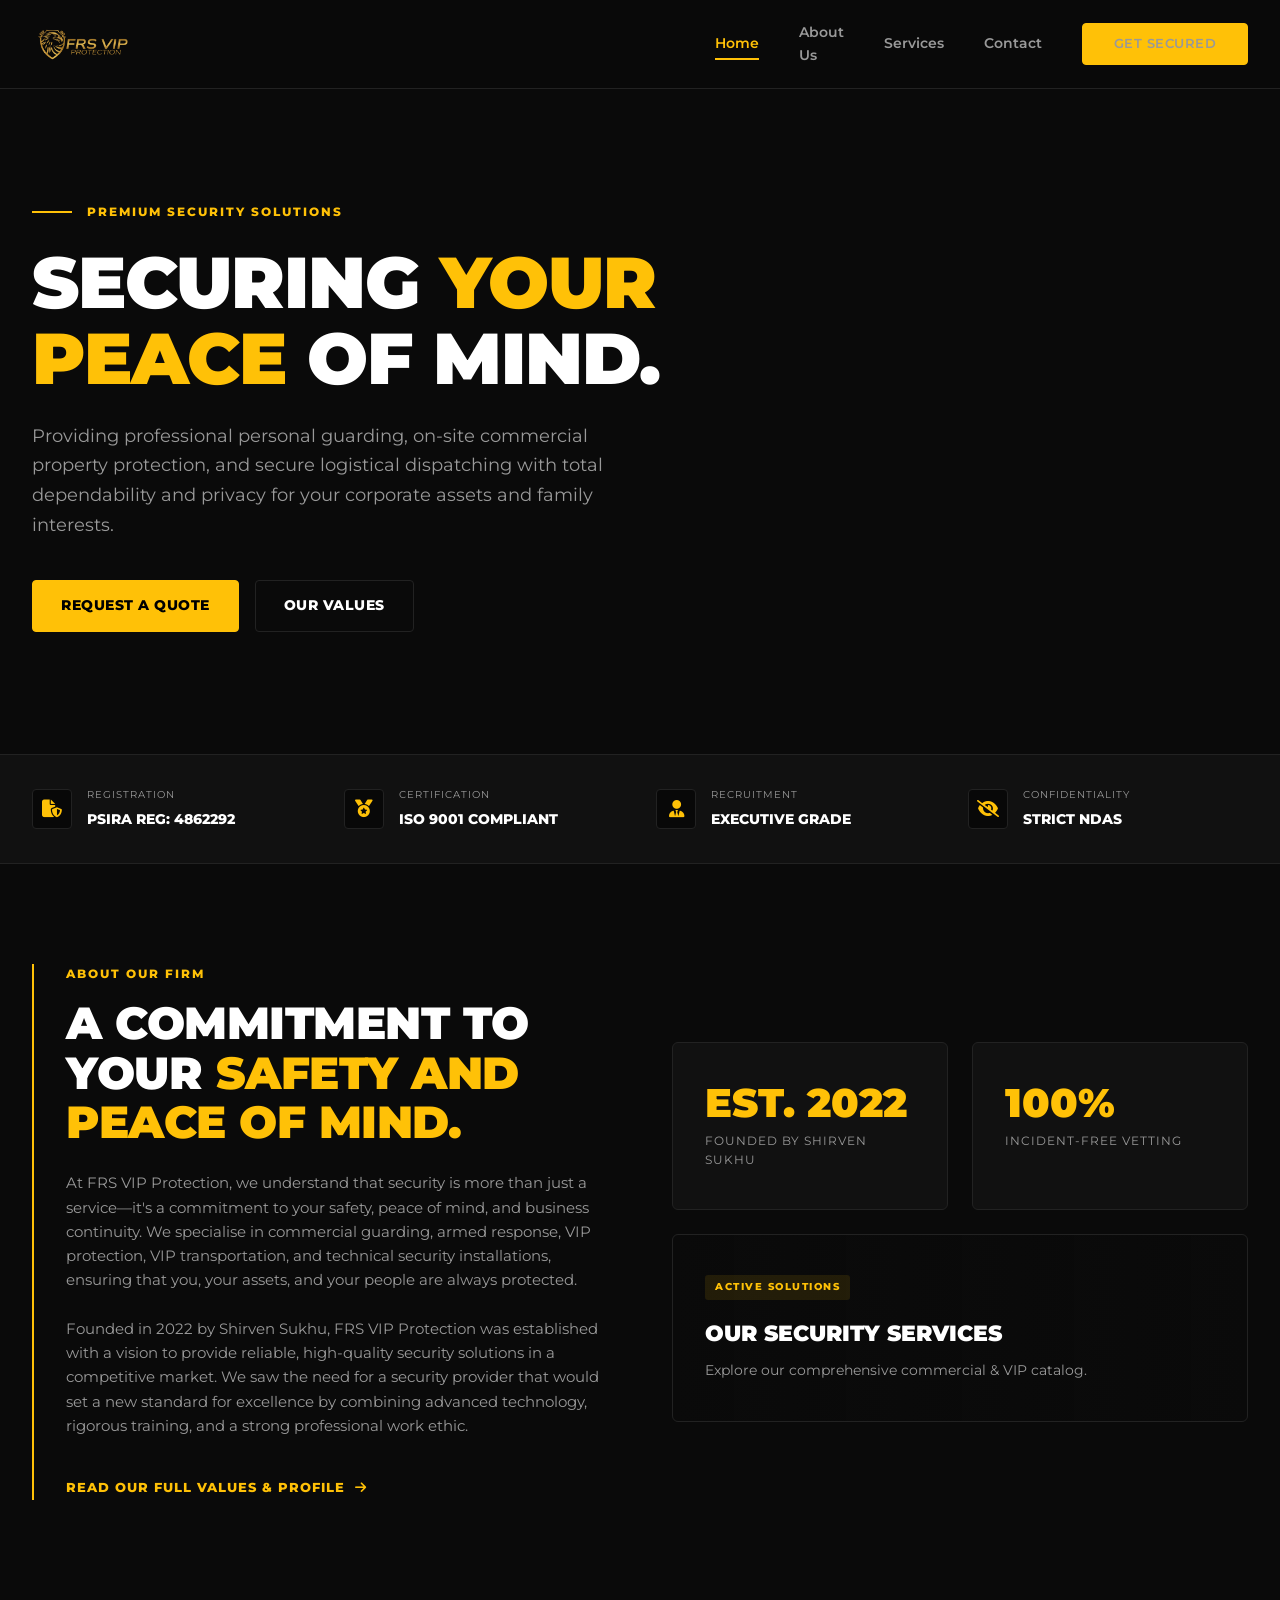
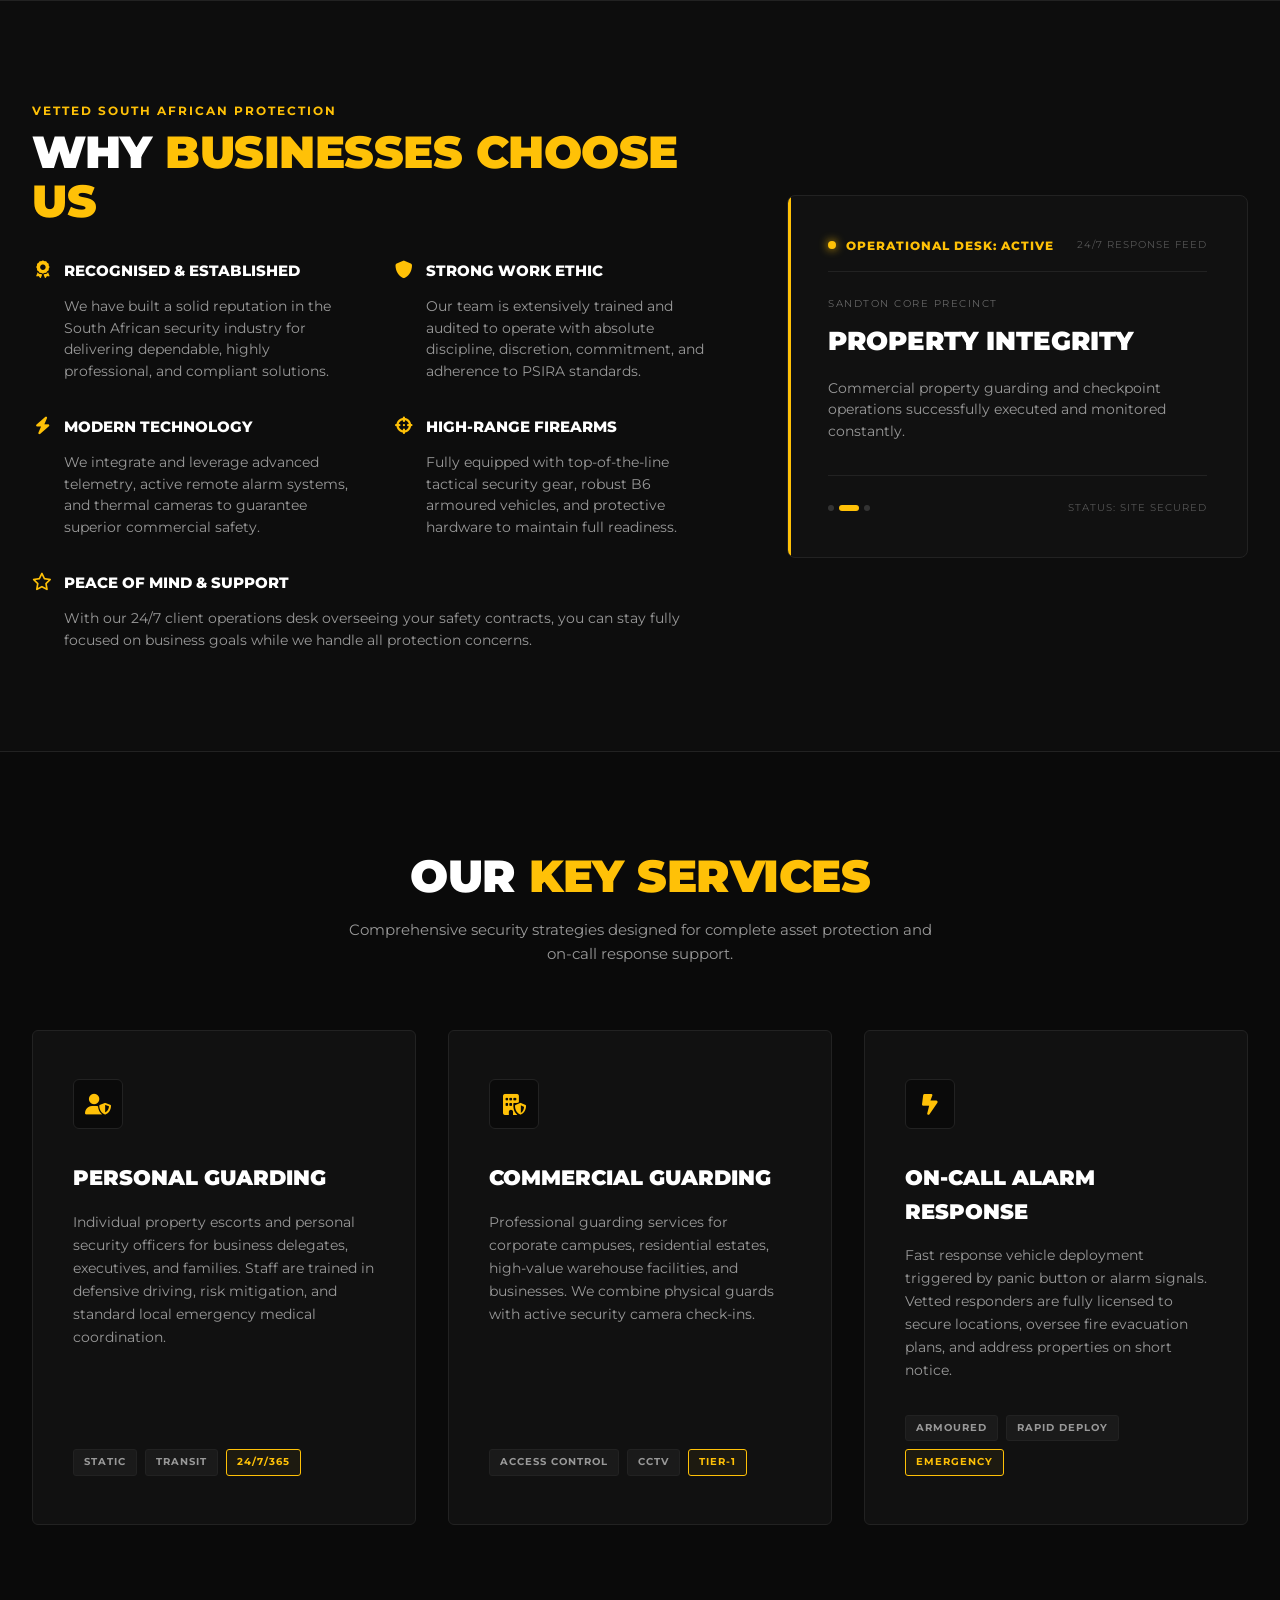
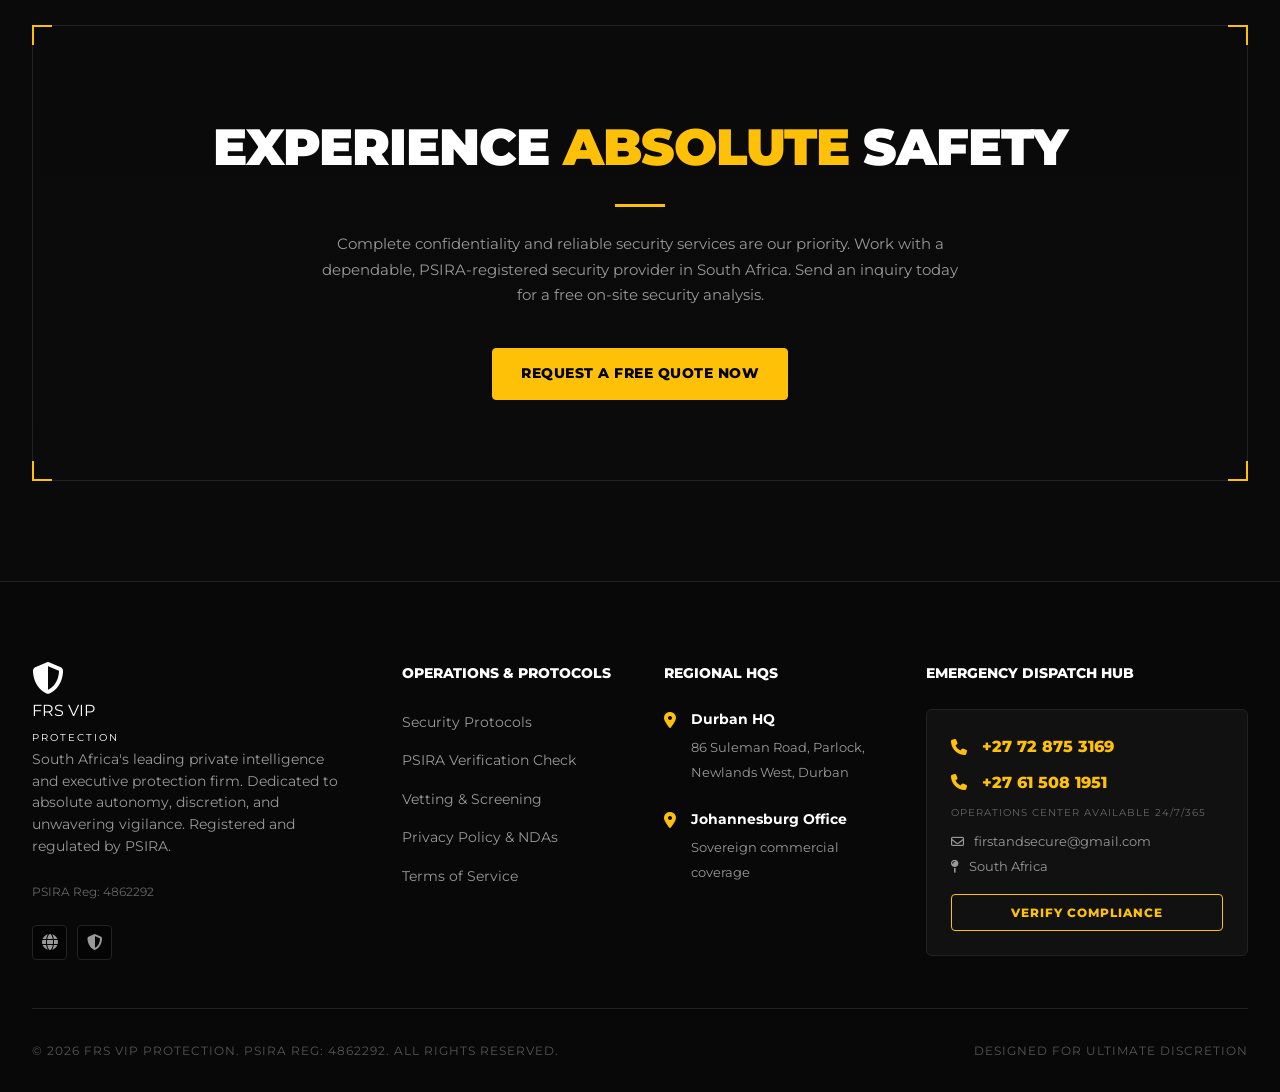
==== index.html @ 573d4464 "Add files via upload" ====
<!DOCTYPE html>
<html lang="en">
<head>
    <meta charset="UTF-8">
    <meta name="viewport" content="width=device-width, initial-scale=1.0">
    <title>FRS VIP Protection | Home</title>
    <link href="https://fonts.googleapis.com/css2?family=Montserrat:wght@400;500;600;700;800;900&display=swap" rel="stylesheet">
    <link rel="stylesheet" href="https://cdnjs.cloudflare.com/ajax/libs/font-awesome/6.4.0/css/all.min.css">
    
    <style>
        /* CSS Variables */
        :root {
            --bg-main: #0a0a0a;
            --bg-surface: #111111;
            --bg-card: #161616;
            --accent: #FFC107;
            --accent-hover: #e0a800;
            --text-light: #ffffff;
            --text-muted: #999999;
            --border-color: #222222;
            --transition: all 0.4s cubic-bezier(0.25, 0.8, 0.25, 1);
            --transition-fast: all 0.2s ease-in-out;
        }

        /* Reset & Base Styles */
        * { margin: 0; padding: 0; box-sizing: border-box; font-family: 'Montserrat', sans-serif; }
        html { scroll-behavior: smooth; overflow-x: hidden; }
        
        body {
            background-color: var(--bg-main);
            color: var(--text-light);
            line-height: 1.6;
            overflow-x: hidden;
            width: 100%;
        }

        a { text-decoration: none; color: inherit; }
        ul { list-style: none; }
        img { max-width: 100%; height: auto; display: block; object-fit: cover; }

        .container { width: 100%; max-width: 1400px; margin: 0 auto; padding: 0 2rem; }
        .text-accent { color: var(--accent); }
        .section-padding { padding: 100px 0; }

        /* Buttons */
        .btn {
            display: inline-flex; align-items: center; justify-content: center;
            background: var(--accent); color: #000;
            padding: 14px 28px; font-weight: 800; font-size: 0.85rem;
            text-transform: uppercase; letter-spacing: 0.5px;
            border-radius: 4px; border: 1px solid var(--accent);
            cursor: pointer; transition: var(--transition-fast);
            position: relative; z-index: 1; text-align: center;
        }
        .btn:hover { background: var(--accent-hover); border-color: var(--accent-hover); transform: translateY(-2px); box-shadow: 0 5px 15px rgba(255, 193, 7, 0.3); }
        
        .btn-outline {
            background: transparent; color: var(--text-light);
            border: 1px solid var(--border-color);
        }
        .btn-outline:hover { background: rgba(255, 255, 255, 0.05); border-color: var(--text-light); color: var(--text-light); transform: translateY(-2px); box-shadow: none; }

        /* Small Tags */
        .tag-small {
            display: inline-block; background: #1a1a1a; border: 1px solid var(--border-color);
            color: var(--text-muted); padding: 4px 10px; font-size: 0.65rem;
            font-weight: 700; letter-spacing: 1px; text-transform: uppercase;
            border-radius: 3px; transition: var(--transition-fast);
        }

        /* Section Titles */
        .section-subtitle {
            color: var(--accent); font-size: 0.75rem; font-weight: 700;
            text-transform: uppercase; letter-spacing: 2px;
            display: flex; align-items: center; gap: 15px; margin-bottom: 1rem;
        }
        .section-title { font-size: 2.8rem; font-weight: 900; text-transform: uppercase; margin-bottom: 2rem; line-height: 1.1; letter-spacing: -0.5px; }

        /* Header */
        header {
            position: fixed; top: 0; width: 100%;
            background: rgba(10, 10, 10, 0.95); backdrop-filter: blur(10px);
            border-bottom: 1px solid var(--border-color);
            z-index: 1000; padding: 1rem 0; transition: var(--transition);
        }
        nav { display: flex; justify-content: space-between; align-items: center; }
        .logo { display: flex; align-items: center; gap: 10px; color: var(--accent); }
        .logo img { display: block; width: 100px; max-width: 100px; height: auto; }
        .logo-icon { font-size: 2rem; }
        
        .nav-links { display: flex; gap: 2.5rem; align-items: center; }
        .nav-links a { font-size: 0.9rem; font-weight: 600; color: var(--text-muted); transition: var(--transition-fast); position: relative; }
        .nav-links a:hover { color: var(--text-light); }
        .nav-links a::after { content: ''; position: absolute; width: 0%; height: 2px; bottom: -5px; left: 0; background-color: var(--accent); transition: var(--transition-fast); }
        .nav-links a:hover::after, .nav-links a.active::after { width: 100%; }
        .nav-links a.active { color: var(--accent); }
        .menu-toggle { display: none; font-size: 1.5rem; cursor: pointer; }

        /* Hero Section */
        .hero {
            margin-top: 80px; height: 75vh; min-height: 550px;
            background: linear-gradient(90deg, rgba(10,10,10,0.95) 0%, rgba(10,10,10,0.8) 50%, rgba(10,10,10,0.4) 100%), 
                        url('https://images.unsplash.com/photo-1557597774-9d273605dfa9?q=80&w=2000&auto=format&fit=crop') center/cover no-repeat;
            display: flex; align-items: center;
            border-bottom: 1px solid var(--border-color);
        }
        .hero-content { max-width: 700px; width: 100%; }
        .hero-subtitle { color: var(--accent); font-weight: 800; font-size: 0.75rem; text-transform: uppercase; letter-spacing: 2px; display: flex; align-items: center; gap: 15px; margin-bottom: 1.5rem; }
        .hero-subtitle::before { content: ''; width: 40px; height: 2px; background: var(--accent); }
        .hero h1 { font-size: 4.5rem; font-weight: 900; text-transform: uppercase; margin-bottom: 1.5rem; line-height: 1.05; letter-spacing: -1px; }
        .hero p { color: var(--text-muted); font-size: 1.1rem; margin-bottom: 2.5rem; max-width: 600px; line-height: 1.7; }
        .hero-btns { display: flex; gap: 1rem; flex-wrap: wrap; }

        /* Trust Bar */
        .trust-bar { background: var(--bg-surface); border-bottom: 1px solid var(--border-color); padding: 2rem 0; }
        .trust-grid { display: grid; grid-template-columns: repeat(4, 1fr); gap: 2rem; }
        .trust-item { display: flex; align-items: center; gap: 15px; }
        .trust-icon { min-width: 40px; width: 40px; height: 40px; background: rgba(0,0,0,0.5); border: 1px solid var(--border-color); color: var(--accent); display: flex; align-items: center; justify-content: center; border-radius: 4px; font-size: 1.1rem; }
        .trust-text span { display: block; font-size: 0.65rem; color: var(--text-muted); text-transform: uppercase; letter-spacing: 1px; margin-bottom: 2px; }
        .trust-text strong { font-size: 0.9rem; font-weight: 800; text-transform: uppercase; }

        /* About Firm Section */
        .about-grid { display: grid; grid-template-columns: 1fr 1fr; gap: 4rem; align-items: center; }
        .about-text-content { border-left: 2px solid var(--accent); padding-left: 2rem; }
        .about-text-content p { color: var(--text-muted); margin-bottom: 1.5rem; font-size: 0.95rem; }
        .about-link { color: var(--accent); font-size: 0.8rem; font-weight: 800; text-transform: uppercase; letter-spacing: 1px; display: inline-flex; align-items: center; gap: 10px; transition: var(--transition-fast); }
        .about-link:hover { color: var(--text-light); transform: translateX(5px); }
        
        .about-stats-grid { display: grid; grid-template-columns: 1fr 1fr; gap: 1.5rem; }
        .stat-card { background: var(--bg-surface); border: 1px solid var(--border-color); border-radius: 6px; padding: 2.5rem 2rem; transition: var(--transition); }
        .stat-card:hover { border-color: rgba(255,193,7,0.3); transform: translateY(-5px); }
        .stat-card h3 { font-size: 2.5rem; font-weight: 900; color: var(--accent); margin-bottom: 0.5rem; line-height: 1; }
        .stat-card p { font-size: 0.75rem; color: var(--text-muted); text-transform: uppercase; letter-spacing: 1px; }
        .stat-card-wide { grid-column: span 2; background: linear-gradient(to right, rgba(10,10,10,0.9), rgba(10,10,10,0.4)), url('https://images.unsplash.com/photo-1560250097-0b93528c311a?q=80&w=1000&auto=format&fit=crop') center/cover; padding: 2.5rem 2rem; display: flex; flex-direction: column; justify-content: center; border: 1px solid var(--border-color); border-radius: 6px; }
        .stat-card-wide span { color: var(--accent); font-size: 0.65rem; font-weight: 800; text-transform: uppercase; letter-spacing: 1.5px; background: rgba(255,193,7,0.1); padding: 4px 10px; border-radius: 3px; align-self: flex-start; margin-bottom: 1rem; }
        .stat-card-wide h4 { font-size: 1.4rem; font-weight: 900; text-transform: uppercase; margin-bottom: 0.5rem; }
        .stat-card-wide p { font-size: 0.85rem; color: var(--text-muted); }

        /* Why Businesses Choose Us */
        .choose-bg { background: #0d0d0d; border-top: 1px solid var(--border-color); border-bottom: 1px solid var(--border-color); }
        .choose-grid { display: grid; grid-template-columns: 1.2fr 0.8fr; gap: 4rem; align-items: center; }
        
        .reasons-list { display: grid; grid-template-columns: 1fr 1fr; gap: 2rem; }
        .reason-item h4 { font-size: 0.95rem; font-weight: 800; text-transform: uppercase; margin-bottom: 0.8rem; display: flex; align-items: flex-start; gap: 12px; }
        .reason-item h4 i { color: var(--accent); font-size: 1.1rem; min-width: 20px; text-align: center; margin-top: 2px; }
        .reason-item p { color: var(--text-muted); font-size: 0.85rem; line-height: 1.6; padding-left: 32px; }

        .ops-widget { background: var(--bg-surface); border: 1px solid var(--border-color); border-radius: 8px; padding: 2.5rem; position: relative; overflow: hidden; width: 100%; }
        .ops-widget::before { content: ''; position: absolute; top: 0; left: 0; width: 3px; height: 100%; background: var(--accent); }
        .widget-header { display: flex; justify-content: space-between; align-items: center; border-bottom: 1px solid var(--border-color); padding-bottom: 1rem; margin-bottom: 1.5rem; flex-wrap: wrap; gap: 10px;}
        .widget-header-left { display: flex; align-items: center; gap: 10px; font-size: 0.75rem; font-weight: 800; color: var(--accent); text-transform: uppercase; letter-spacing: 1px; }
        .pulse-dot { width: 8px; height: 8px; background: var(--accent); border-radius: 50%; box-shadow: 0 0 10px var(--accent); animation: pulse 2s infinite; }
        @keyframes pulse { 0% { box-shadow: 0 0 0 0 rgba(255, 193, 7, 0.4); } 70% { box-shadow: 0 0 0 6px rgba(255, 193, 7, 0); } 100% { box-shadow: 0 0 0 0 rgba(255, 193, 7, 0); } }
        .widget-header-right { font-size: 0.65rem; color: #555; text-transform: uppercase; letter-spacing: 1px; }
        .widget-tag { font-size: 0.65rem; color: #666; text-transform: uppercase; letter-spacing: 1.5px; margin-bottom: 0.5rem; display: block; }
        .ops-widget h3 { font-size: 1.6rem; font-weight: 900; text-transform: uppercase; margin-bottom: 1rem; }
        .ops-widget p { color: var(--text-muted); font-size: 0.85rem; margin-bottom: 2rem; }
        .widget-footer { display: flex; justify-content: space-between; align-items: center; border-top: 1px solid var(--border-color); padding-top: 1.5rem; flex-wrap: wrap; gap: 10px;}
        .dots-loader { display: flex; gap: 5px; }
        .dots-loader div { width: 6px; height: 6px; border-radius: 50%; background: #333; }
        .dots-loader div.active { background: var(--accent); }
        .widget-status { font-size: 0.65rem; color: #555; text-transform: uppercase; letter-spacing: 1px; }

        /* Key Services */
        .services-header { text-align: center; margin-bottom: 4rem; }
        .services-header p { color: var(--text-muted); max-width: 600px; margin: 1rem auto 0; font-size: 0.95rem; }
        .service-cards-grid { display: grid; grid-template-columns: repeat(3, 1fr); gap: 2rem; }
        .s-card { background: var(--bg-surface); border: 1px solid var(--border-color); border-radius: 6px; padding: 3rem 2.5rem; display: flex; flex-direction: column; transition: var(--transition); height: 100%; }
        .s-card:hover { border-color: rgba(255,193,7,0.3); transform: translateY(-8px); box-shadow: 0 15px 30px rgba(0,0,0,0.4); background: #1c1c1c; }
        .s-icon { width: 50px; height: 50px; background: rgba(0,0,0,0.4); border: 1px solid var(--border-color); color: var(--accent); display: flex; align-items: center; justify-content: center; border-radius: 6px; font-size: 1.3rem; margin-bottom: 2rem; transition: var(--transition); }
        .s-card:hover .s-icon { border-color: var(--accent); background: rgba(255,193,7,0.1); }
        .s-card h3 { font-size: 1.3rem; font-weight: 900; text-transform: uppercase; margin-bottom: 1rem; }
        .s-card p { color: var(--text-muted); font-size: 0.85rem; margin-bottom: 2rem; flex-grow: 1; line-height: 1.7; }
        .s-tags { display: flex; gap: 8px; flex-wrap: wrap; }
        .s-tags .tag-small.active { border-color: var(--accent); color: var(--accent); background: rgba(255,193,7,0.05); }

        /* Corner Bracket CTA */
        .cta-container {
            border: 1px solid var(--border-color); padding: 5rem 2rem; text-align: center;
            position: relative; background: linear-gradient(rgba(10,10,10,0.9), rgba(10,10,10,0.95)), url('https://images.unsplash.com/photo-1582139329536-e7284fece509?q=80&w=1000&auto=format&fit=crop') center/cover;
            border-radius: 4px; transition: var(--transition); width: 100%;
        }
        .cta-container:hover { border-color: rgba(255,193,7,0.2); }
        .corner { position: absolute; width: 20px; height: 20px; border-color: var(--accent); border-style: solid; }
        .tl { top: -1px; left: -1px; border-width: 2px 0 0 2px; }
        .tr { top: -1px; right: -1px; border-width: 2px 2px 0 0; }
        .bl { bottom: -1px; left: -1px; border-width: 0 0 2px 2px; }
        .br { bottom: -1px; right: -1px; border-width: 0 2px 2px 0; }
        .cta-container h2 { font-size: 3.2rem; font-weight: 900; text-transform: uppercase; margin-bottom: 1rem; letter-spacing: -1px; }
        .cta-container p { color: var(--text-muted); max-width: 650px; margin: 0 auto 2.5rem; font-size: 0.95rem; line-height: 1.7; }

        /* Footer */
        footer { background: #080808; padding: 5rem 0 2rem; border-top: 1px solid var(--border-color); }
        .footer-grid { display: grid; grid-template-columns: 1.5fr 1fr 1fr 1.5fr; gap: 3rem; margin-bottom: 3rem; }
        .footer-col p { color: var(--text-muted); font-size: 0.85rem; margin-bottom: 1.5rem; }
        .footer-col h5 { font-size: 0.9rem; font-weight: 800; text-transform: uppercase; margin-bottom: 1.5rem; }
        .footer-links li { margin-bottom: 0.8rem; }
        .footer-links a { color: var(--text-muted); font-size: 0.85rem; transition: var(--transition-fast); display: inline-block; }
        .footer-links a:hover { color: var(--accent); transform: translateX(5px); }
        
        .location-item { display: flex; gap: 15px; margin-bottom: 1.5rem; }
        .location-item i { color: var(--accent); margin-top: 3px; }
        .loc-text strong { display: block; font-size: 0.85rem; margin-bottom: 3px; }
        .loc-text span { color: var(--text-muted); font-size: 0.8rem; }

        .dispatch-box { background: var(--bg-surface); border: 1px solid var(--border-color); padding: 1.5rem; border-radius: 6px; }
        .phone-line { display: flex; align-items: center; gap: 15px; margin-bottom: 10px; }
        .phone-line i, .phone-line span { color: var(--accent); font-weight: 800; font-size: 1rem; }
        
        .footer-bottom { border-top: 1px solid var(--border-color); padding-top: 2rem; display: flex; justify-content: space-between; align-items: center; font-size: 0.75rem; color: #555; text-transform: uppercase; letter-spacing: 1px; flex-wrap: wrap; gap: 15px;}
        .mini-btns { display: flex; gap: 10px; }
        .mini-btn { width: 35px; height: 35px; background: rgba(0,0,0,0.5); border: 1px solid var(--border-color); color: var(--text-muted); display: flex; align-items: center; justify-content: center; border-radius: 4px; cursor: pointer; transition: var(--transition-fast); }
        .mini-btn:hover { border-color: var(--accent); color: var(--accent); }
        .verify-btn { background: transparent; border: 1px solid var(--accent); color: var(--accent); padding: 10px 0; width: 100%; text-align: center; text-transform: uppercase; font-size: 0.75rem; font-weight: 800; letter-spacing: 1px; border-radius: 4px; margin-top: 1rem; cursor: pointer; transition: var(--transition-fast); }
        .verify-btn:hover { background: var(--accent); color: #000; }

        /* Scroll Animations */
        .scroll-reveal { opacity: 0; transform: translateY(40px); transition: opacity 0.8s cubic-bezier(0.25, 1, 0.5, 1), transform 0.8s cubic-bezier(0.25, 1, 0.5, 1); }
        .reveal-visible { opacity: 1; transform: translateY(0); }
        .delay-1 { transition-delay: 0.15s; }
        .delay-2 { transition-delay: 0.3s; }

        /* ---------------------------------------------------
           RESPONSIVE ARCHITECTURE (Any Device Integration)
           --------------------------------------------------- */
        
        /* Large Tablets / Small Laptops */
        @media (max-width: 1200px) {
            .hero h1 { font-size: 3.8rem; }
            .section-title { font-size: 2.5rem; }
        }

        /* Tablets */
        @media (max-width: 1024px) {
            .trust-grid { grid-template-columns: repeat(2, 1fr); }
            .about-grid, .choose-grid { grid-template-columns: 1fr; gap: 3rem; }
            .about-text-content { padding-left: 1.5rem; }
            .service-cards-grid { grid-template-columns: repeat(2, 1fr); }
            .reasons-list { grid-template-columns: 1fr; gap: 1.5rem; }
            .footer-grid { grid-template-columns: 1fr 1fr; gap: 2.5rem; }
            .hero { min-height: 500px; padding: 120px 0 60px; }
            .logo img { width: 90px; max-width: 90px; }
        }

        /* Large Phones / Vertical Tablets */
        @media (max-width: 768px) {
            .section-padding { padding: 60px 0; }
            .hero { height: auto; min-height: 70vh; }
            .hero h1 { font-size: 2.8rem; margin-bottom: 1rem; }
            .section-title { font-size: 2.2rem; }
            .cta-container h2 { font-size: 2.2rem; }
            .cta-container { padding: 3rem 1.5rem; }
            .logo img { width: 80px; max-width: 80px; }
            
            /* Grids flatten to 1 column */
            .service-cards-grid { grid-template-columns: 1fr; }
            .about-stats-grid { grid-template-columns: 1fr; gap: 1rem; }
            .stat-card-wide { grid-column: auto; }
            .footer-grid { grid-template-columns: 1fr; gap: 2rem; }
            .footer-bottom { flex-direction: column; text-align: center; gap: 1rem; }
            
            /* Mobile Nav Overhaul */
            .menu-toggle { display: block; }
            .nav-links {
                position: absolute; top: 100%; left: 0; width: 100%;
                background: #111; flex-direction: column; padding: 0;
                border-bottom: 1px solid var(--border-color); max-height: 0;
                overflow: hidden; transition: max-height 0.4s ease-out;
            }
            .nav-links.active { max-height: 400px; padding: 2rem; }
            
            /* Ensure Buttons Stack if necessary */
            .hero-btns { flex-direction: column; width: 100%; max-width: 350px; }
            .hero-btns .btn { width: 100%; }
        }

        /* Small Phones (iPhone SE, old Androids) */
        @media (max-width: 480px) {
            .container { padding: 0 1.2rem; }
            .section-padding { padding: 50px 0; }
            
            .hero h1 { font-size: 2.2rem; }
            .section-title { font-size: 1.8rem; }
            .cta-container h2 { font-size: 1.8rem; }
            .logo img { width: 64px; max-width: 64px; }
            
            /* Trust Grid to 1 Column to prevent squishing */
            .trust-grid { grid-template-columns: 1fr; gap: 1rem; }
            .trust-item { padding: 0.5rem 0; }
            
            .stat-card, .stat-card-wide { padding: 1.5rem; }
            .s-card { padding: 2rem 1.5rem; }
            .ops-widget { padding: 1.5rem; }
            
            .hero-subtitle { font-size: 0.65rem; }
            .about-text-content { border-left: none; padding-left: 0; }
        }
    </style>
</head>
<body>

    <header>
        <div class="container">
            <nav>
                <div class="logo">
                    <img src="Untitled design.png" alt="FRS VIP Protection logo">
                </div>
                <div class="menu-toggle" id="mobile-menu" onclick="toggleMenu()">
                    <i class="fa-solid fa-bars"></i>
                </div>
                <div class="nav-links" id="nav-links">
                    <a href="index.html" class="active">Home</a>
                    <a href="about.html">About Us</a>
                    <a href="services.html">Services</a>
                    <a href="contact.html">Contact</a>
                    <a href="contact.html" class="btn" style="padding: 10px 20px; font-size: 0.8rem; width: 100%;">Get Secured</a>
                </div>
            </nav>
        </div>
    </header>

    <section class="hero">
        <div class="container">
            <div class="hero-content scroll-reveal">
                <div class="hero-subtitle">Premium Security Solutions</div>
                <h1>Securing <span class="text-accent">Your Peace</span> Of Mind.</h1>
                <p>Providing professional personal guarding, on-site commercial property protection, and secure logistical dispatching with total dependability and privacy for your corporate assets and family interests.</p>
                <div class="hero-btns">
                    <a href="contact.html" class="btn">Request A Quote</a>
                    <a href="about.html" class="btn btn-outline">Our Values</a>
                </div>
            </div>
        </div>
    </section>

    <div class="trust-bar scroll-reveal">
        <div class="container trust-grid">
            <div class="trust-item">
                <div class="trust-icon"><i class="fa-solid fa-file-shield"></i></div>
                <div class="trust-text"><span>Registration</span><strong>PSIRA Reg: 4862292</strong></div>
            </div>
            <div class="trust-item">
                <div class="trust-icon"><i class="fa-solid fa-medal"></i></div>
                <div class="trust-text"><span>Certification</span><strong>ISO 9001 Compliant</strong></div>
            </div>
            <div class="trust-item">
                <div class="trust-icon"><i class="fa-solid fa-user-tie"></i></div>
                <div class="trust-text"><span>Recruitment</span><strong>Executive Grade</strong></div>
            </div>
            <div class="trust-item">
                <div class="trust-icon"><i class="fa-solid fa-eye-slash"></i></div>
                <div class="trust-text"><span>Confidentiality</span><strong>Strict NDAs</strong></div>
            </div>
        </div>
    </div>

    <section class="section-padding">
        <div class="container about-grid">
            <div class="about-text-content scroll-reveal">
                <span style="color: var(--accent); font-size: 0.75rem; font-weight: 800; text-transform: uppercase; letter-spacing: 2px; margin-bottom: 1rem; display: block;">About Our Firm</span>
                <h2 class="section-title" style="margin-bottom: 1.5rem;">A Commitment To Your <span class="text-accent">Safety And Peace Of Mind.</span></h2>
                <p>At FRS VIP Protection, we understand that security is more than just a service—it's a commitment to your safety, peace of mind, and business continuity. We specialise in commercial guarding, armed response, VIP protection, VIP transportation, and technical security installations, ensuring that you, your assets, and your people are always protected.</p>
                <p>Founded in 2022 by Shirven Sukhu, FRS VIP Protection was established with a vision to provide reliable, high-quality security solutions in a competitive market. We saw the need for a security provider that would set a new standard for excellence by combining advanced technology, rigorous training, and a strong professional work ethic.</p>
                <a href="about.html" class="about-link" style="margin-top: 1rem;">Read Our Full Values & Profile <i class="fa-solid fa-arrow-right"></i></a>
            </div>

            <div class="about-stats-grid scroll-reveal delay-1">
                <div class="stat-card">
                    <h3>EST. 2022</h3>
                    <p>Founded By Shirven Sukhu</p>
                </div>
                <div class="stat-card">
                    <h3>100%</h3>
                    <p>Incident-Free Vetting</p>
                </div>
                <div class="stat-card-wide">
                    <span>Active Solutions</span>
                    <h4>Our Security Services</h4>
                    <p>Explore our comprehensive commercial & VIP catalog.</p>
                </div>
            </div>
        </div>
    </section>

    <section class="section-padding choose-bg">
        <div class="container choose-grid">
            <div class="scroll-reveal">
                <div class="section-subtitle" style="margin-bottom: 0.5rem; border:none; padding:0;">Vetted South African Protection</div>
                <h2 class="section-title">WHY <span class="text-accent">BUSINESSES CHOOSE US</span></h2>
                
                <div class="reasons-list">
                    <div class="reason-item">
                        <h4><i class="fa-solid fa-award"></i> Recognised & Established</h4>
                        <p>We have built a solid reputation in the South African security industry for delivering dependable, highly professional, and compliant solutions.</p>
                    </div>
                    <div class="reason-item">
                        <h4><i class="fa-solid fa-shield"></i> Strong Work Ethic</h4>
                        <p>Our team is extensively trained and audited to operate with absolute discipline, discretion, commitment, and adherence to PSIRA standards.</p>
                    </div>
                    <div class="reason-item">
                        <h4><i class="fa-solid fa-bolt"></i> Modern Technology</h4>
                        <p>We integrate and leverage advanced telemetry, active remote alarm systems, and thermal cameras to guarantee superior commercial safety.</p>
                    </div>
                    <div class="reason-item">
                        <h4><i class="fa-solid fa-crosshairs"></i> High-Range Firearms</h4>
                        <p>Fully equipped with top-of-the-line tactical security gear, robust B6 armoured vehicles, and protective hardware to maintain full readiness.</p>
                    </div>
                    <div class="reason-item" style="grid-column: 1 / -1;">
                        <h4><i class="fa-regular fa-star"></i> Peace Of Mind & Support</h4>
                        <p>With our 24/7 client operations desk overseeing your safety contracts, you can stay fully focused on business goals while we handle all protection concerns.</p>
                    </div>
                </div>
            </div>

            <div class="ops-widget scroll-reveal delay-1">
                <div class="widget-header">
                    <div class="widget-header-left">
                        <div class="pulse-dot"></div> Operational Desk: Active
                    </div>
                    <div class="widget-header-right">24/7 Response Feed</div>
                </div>
                <span class="widget-tag">Sandton Core Precinct</span>
                <h3>Property Integrity</h3>
                <p>Commercial property guarding and checkpoint operations successfully executed and monitored constantly.</p>
                <div class="widget-footer">
                    <div class="dots-loader">
                        <div></div>
                        <div class="active" style="width: 20px; border-radius: 10px;"></div>
                        <div></div>
                    </div>
                    <span class="widget-status">Status: Site Secured</span>
                </div>
            </div>
        </div>
    </section>

    <section class="section-padding">
        <div class="container">
            <div class="services-header scroll-reveal">
                <h2 class="section-title" style="margin-bottom: 0;">OUR <span class="text-accent">KEY SERVICES</span></h2>
                <p>Comprehensive security strategies designed for complete asset protection and on-call response support.</p>
            </div>

            <div class="service-cards-grid">
                <div class="s-card scroll-reveal">
                    <div class="s-icon"><i class="fa-solid fa-user-shield"></i></div>
                    <h3>Personal Guarding</h3>
                    <p>Individual property escorts and personal security officers for business delegates, executives, and families. Staff are trained in defensive driving, risk mitigation, and standard local emergency medical coordination.</p>
                    <div class="s-tags">
                        <span class="tag-small">Static</span>
                        <span class="tag-small">Transit</span>
                        <span class="tag-small active">24/7/365</span>
                    </div>
                </div>

                <div class="s-card scroll-reveal delay-1">
                    <div class="s-icon"><i class="fa-solid fa-building-shield"></i></div>
                    <h3>Commercial Guarding</h3>
                    <p>Professional guarding services for corporate campuses, residential estates, high-value warehouse facilities, and businesses. We combine physical guards with active security camera check-ins.</p>
                    <div class="s-tags">
                        <span class="tag-small">Access Control</span>
                        <span class="tag-small">CCTV</span>
                        <span class="tag-small active">Tier-1</span>
                    </div>
                </div>

                <div class="s-card scroll-reveal delay-2">
                    <div class="s-icon"><i class="fa-solid fa-bolt-lightning"></i></div>
                    <h3>On-Call Alarm Response</h3>
                    <p>Fast response vehicle deployment triggered by panic button or alarm signals. Vetted responders are fully licensed to secure locations, oversee fire evacuation plans, and address properties on short notice.</p>
                    <div class="s-tags">
                        <span class="tag-small">Armoured</span>
                        <span class="tag-small">Rapid Deploy</span>
                        <span class="tag-small active">Emergency</span>
                    </div>
                </div>
            </div>
        </div>
    </section>

    <section class="section-padding" style="padding-top: 0;">
        <div class="container">
            <div class="cta-container scroll-reveal">
                <div class="corner tl"></div>
                <div class="corner tr"></div>
                <div class="corner bl"></div>
                <div class="corner br"></div>
                
                <h2>EXPERIENCE <span class="text-accent">ABSOLUTE</span> SAFETY</h2>
                <div style="width: 50px; height: 3px; background: var(--accent); margin: 0 auto 1.5rem;"></div>
                <p>Complete confidentiality and reliable security services are our priority. Work with a dependable, PSIRA-registered security provider in South Africa. Send an inquiry today for a free on-site security analysis.</p>
                <a href="contact.html" class="btn">Request A Free Quote Now</a>
            </div>
        </div>
    </section>

    <footer>
        <div class="container">
            <div class="footer-grid scroll-reveal">
                <div class="footer-col">
                    <div class="footer-logo">
                        <i class="fa-solid fa-shield-halved logo-icon"></i>
                        <div>FRS VIP<br><span style="font-size: 0.6rem; letter-spacing: 2px;">PROTECTION</span></div>
                    </div>
                    <p>South Africa's leading private intelligence and executive protection firm. Dedicated to absolute autonomy, discretion, and unwavering vigilance. Registered and regulated by PSIRA.</p>
                    <p style="margin-top: 1rem; font-size: 0.75rem; color: #666;">PSIRA Reg: 4862292</p>
                    <div class="mini-btns" style="margin-top: 1.5rem;">
                        <div class="mini-btn"><i class="fa-solid fa-globe"></i></div>
                        <div class="mini-btn"><i class="fa-solid fa-shield-halved"></i></div>
                    </div>
                </div>

                <div class="footer-col">
                    <h5>Operations & Protocols</h5>
                    <ul class="footer-links">
                        <li><a href="#">Security Protocols</a></li>
                        <li><a href="#">PSIRA Verification Check</a></li>
                        <li><a href="#">Vetting & Screening</a></li>
                        <li><a href="#">Privacy Policy & NDAs</a></li>
                        <li><a href="#">Terms of Service</a></li>
                    </ul>
                </div>

                <div class="footer-col">
                    <h5>Regional HQs</h5>
                    <div class="location-item">
                        <i class="fa-solid fa-location-dot"></i>
                        <div class="loc-text">
                            <strong>Durban HQ</strong>
                            <span>86 Suleman Road, Parlock, Newlands West, Durban</span>
                        </div>
                    </div>
                    <div class="location-item">
                        <i class="fa-solid fa-location-dot"></i>
                        <div class="loc-text">
                            <strong>Johannesburg Office</strong>
                            <span>Sovereign commercial coverage</span>
                        </div>
                    </div>
                </div>

                <div class="footer-col">
                    <h5>Emergency Dispatch Hub</h5>
                    <div class="dispatch-box">
                        <div class="phone-line">
                            <i class="fa-solid fa-phone"></i>
                            <span>+27 72 875 3169</span>
                        </div>
                        <div class="phone-line">
                            <i class="fa-solid fa-phone"></i>
                            <span>+27 61 508 1951</span>
                        </div>
                        <p style="font-size: 0.65rem; color: #666; margin: 10px 0; text-transform: uppercase; letter-spacing: 1px;">Operations Center Available 24/7/365</p>
                        <div style="font-size:0.8rem; color:var(--text-muted); display:flex; gap:10px; align-items:center; margin-bottom:5px;"><i class="fa-regular fa-envelope"></i> firstandsecure@gmail.com</div>
                        <div style="font-size:0.8rem; color:var(--text-muted); display:flex; gap:10px; align-items:center;"><i class="fa-solid fa-map-pin"></i> South Africa</div>
                        <button class="verify-btn">Verify Compliance</button>
                    </div>
                </div>
            </div>

            <div class="footer-bottom scroll-reveal">
                <div>&copy; 2026 FRS VIP PROTECTION. PSIRA Reg: 4862292. All Rights Reserved.</div>
                <div>Designed For Ultimate Discretion</div>
            </div>
        </div>
    </footer>

    <script>
        // Mobile Dropdown Control Function
        function toggleMenu() {
            let nav = document.getElementById("nav-links");
            nav.classList.toggle("active");
            let icon = document.querySelector(".menu-toggle i");
            if (nav.classList.contains("active")) {
                icon.classList.remove("fa-bars");
                icon.classList.add("fa-xmark");
            } else {
                icon.classList.remove("fa-xmark");
                icon.classList.add("fa-bars");
            }
        }

        // Lightweight Performance Observer for Scroll Load-Ins
        document.addEventListener('DOMContentLoaded', () => {
            const options = { root: null, rootMargin: '0px', threshold: 0.1 };

            const entryRevealObserver = new IntersectionObserver((entries, observer) => {
                entries.forEach(entry => {
                    if (entry.isIntersecting) {
                        entry.target.classList.add('reveal-visible');
                        observer.unobserve(entry.target);
                    }
                });
            }, options);

            const componentsToReveal = document.querySelectorAll('.scroll-reveal');
            componentsToReveal.forEach(element => entryRevealObserver.observe(element));
        });
    </script>
</body>
</html>
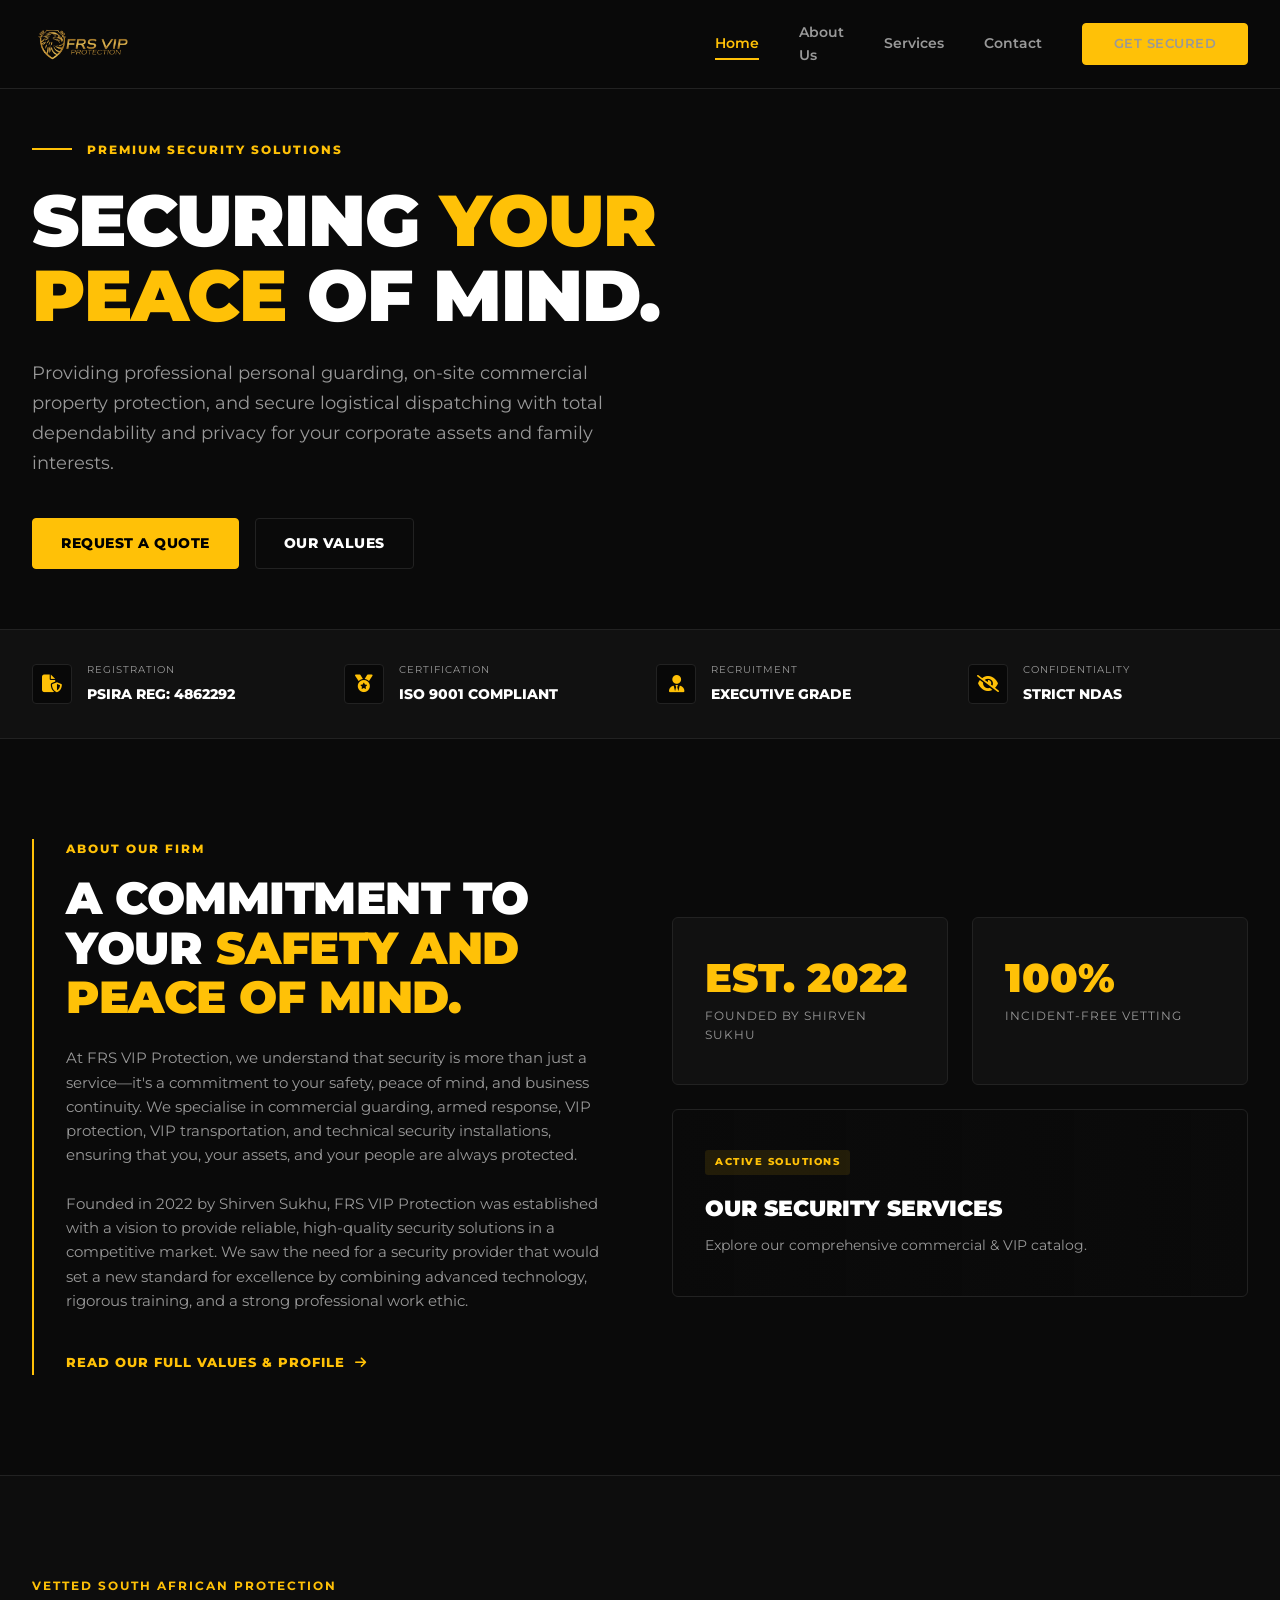
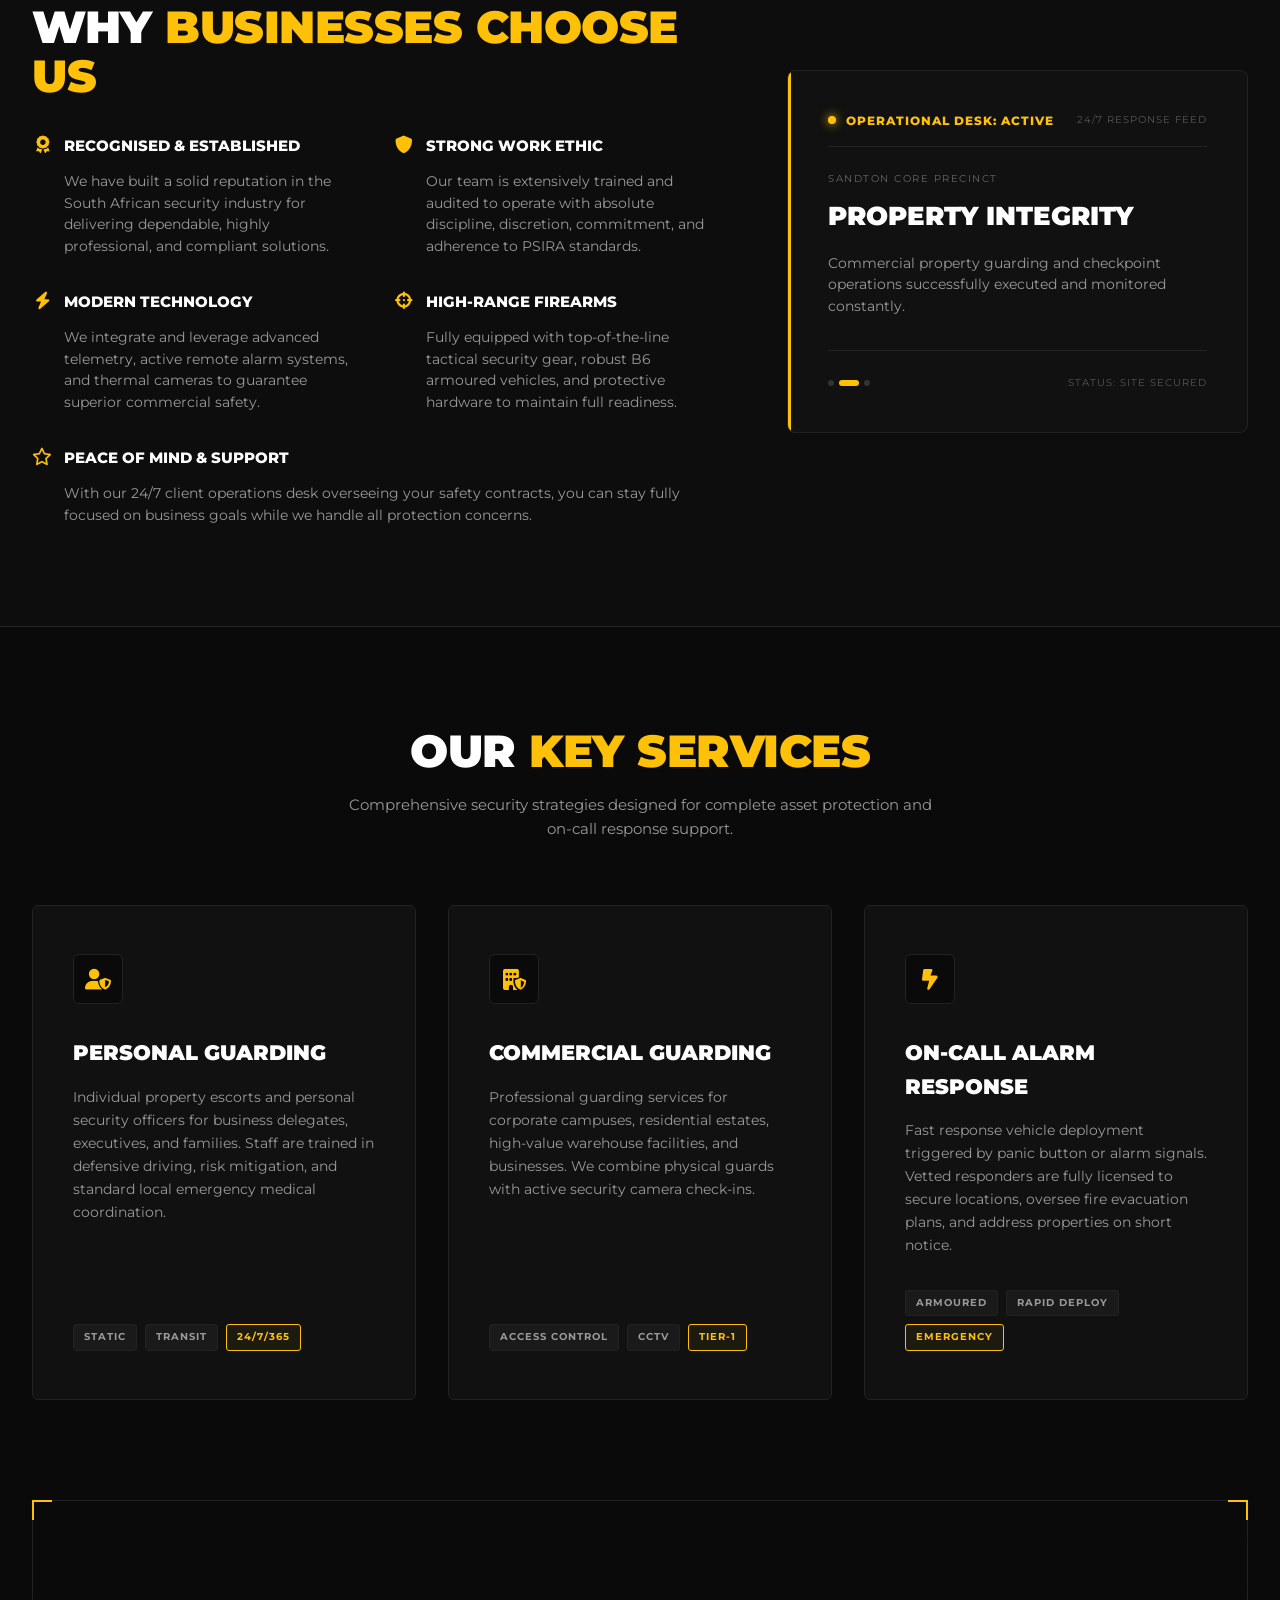
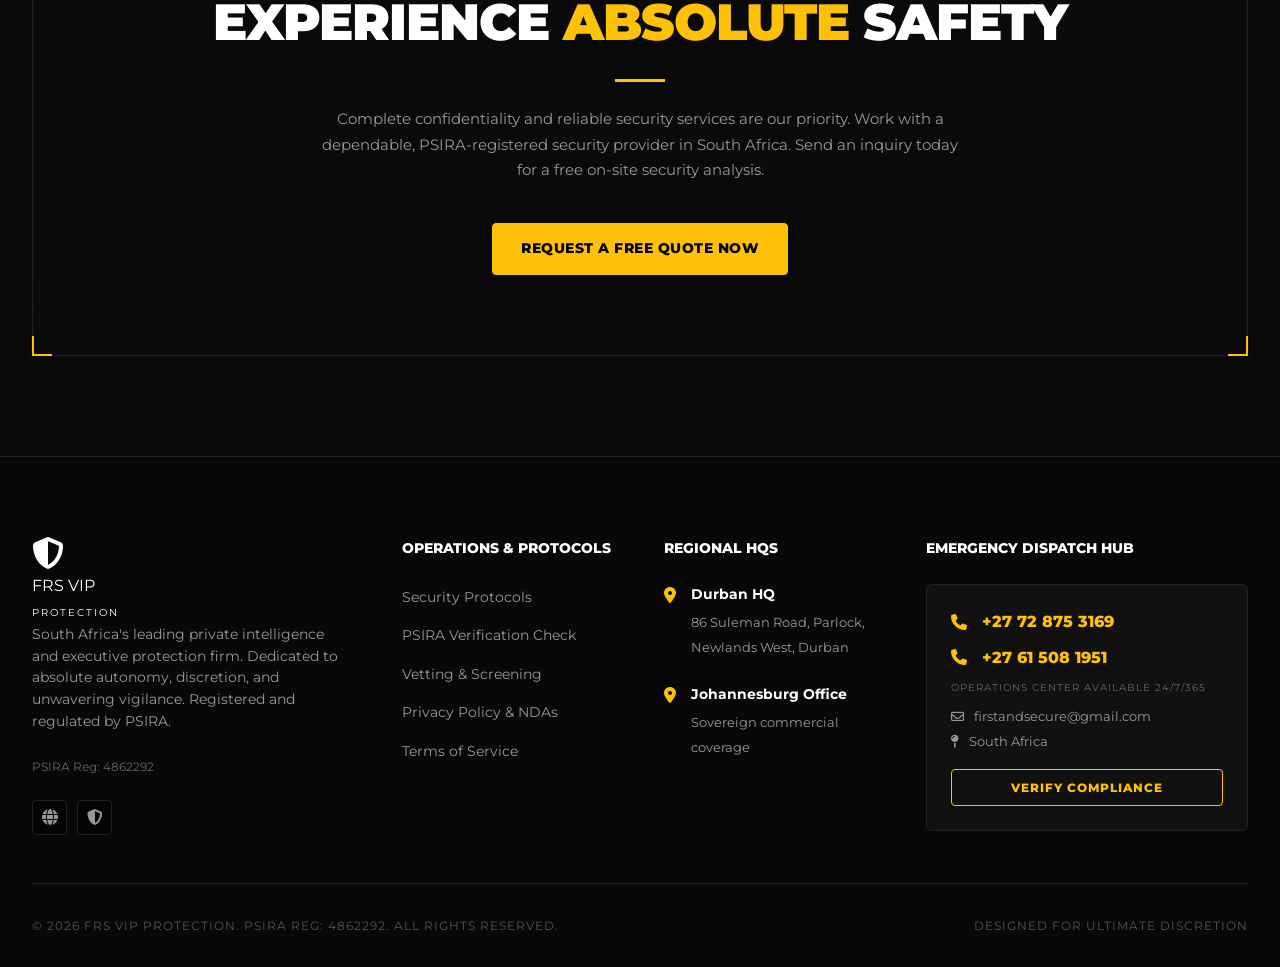
==== commit 53524624: "Add files via upload" ====
--- a/index.html
+++ b/index.html
@@ -24,14 +24,19 @@
 
         /* Reset & Base Styles */
         * { margin: 0; padding: 0; box-sizing: border-box; font-family: 'Montserrat', sans-serif; }
-        html { scroll-behavior: smooth; overflow-x: hidden; }
-        
+        html { scroll-behavior: smooth; overflow-x: hidden; overflow-y: auto; height: auto; -webkit-overflow-scrolling: touch; touch-action: pan-y; }
+
         body {
             background-color: var(--bg-main);
             color: var(--text-light);
             line-height: 1.6;
             overflow-x: hidden;
+            overflow-y: auto;
+            -webkit-overflow-scrolling: touch;
+            touch-action: pan-y;
             width: 100%;
+            height: auto;
+            min-height: 100%;
         }
 
         a { text-decoration: none; color: inherit; }
@@ -98,7 +103,7 @@
 
         /* Hero Section */
         .hero {
-            margin-top: 80px; height: 75vh; min-height: 550px;
+            margin-top: 80px; min-height: 75vh; min-height: 550px;
             background: linear-gradient(90deg, rgba(10,10,10,0.95) 0%, rgba(10,10,10,0.8) 50%, rgba(10,10,10,0.4) 100%), 
                         url('https://images.unsplash.com/photo-1557597774-9d273605dfa9?q=80&w=2000&auto=format&fit=crop') center/cover no-repeat;
             display: flex; align-items: center;
@@ -266,6 +271,7 @@
                 background: #111; flex-direction: column; padding: 0;
                 border-bottom: 1px solid var(--border-color); max-height: 0;
                 overflow: hidden; transition: max-height 0.4s ease-out;
+                touch-action: pan-y; overflow-y: auto; overflow-x: hidden;
             }
             .nav-links.active { max-height: 400px; padding: 2rem; }
             
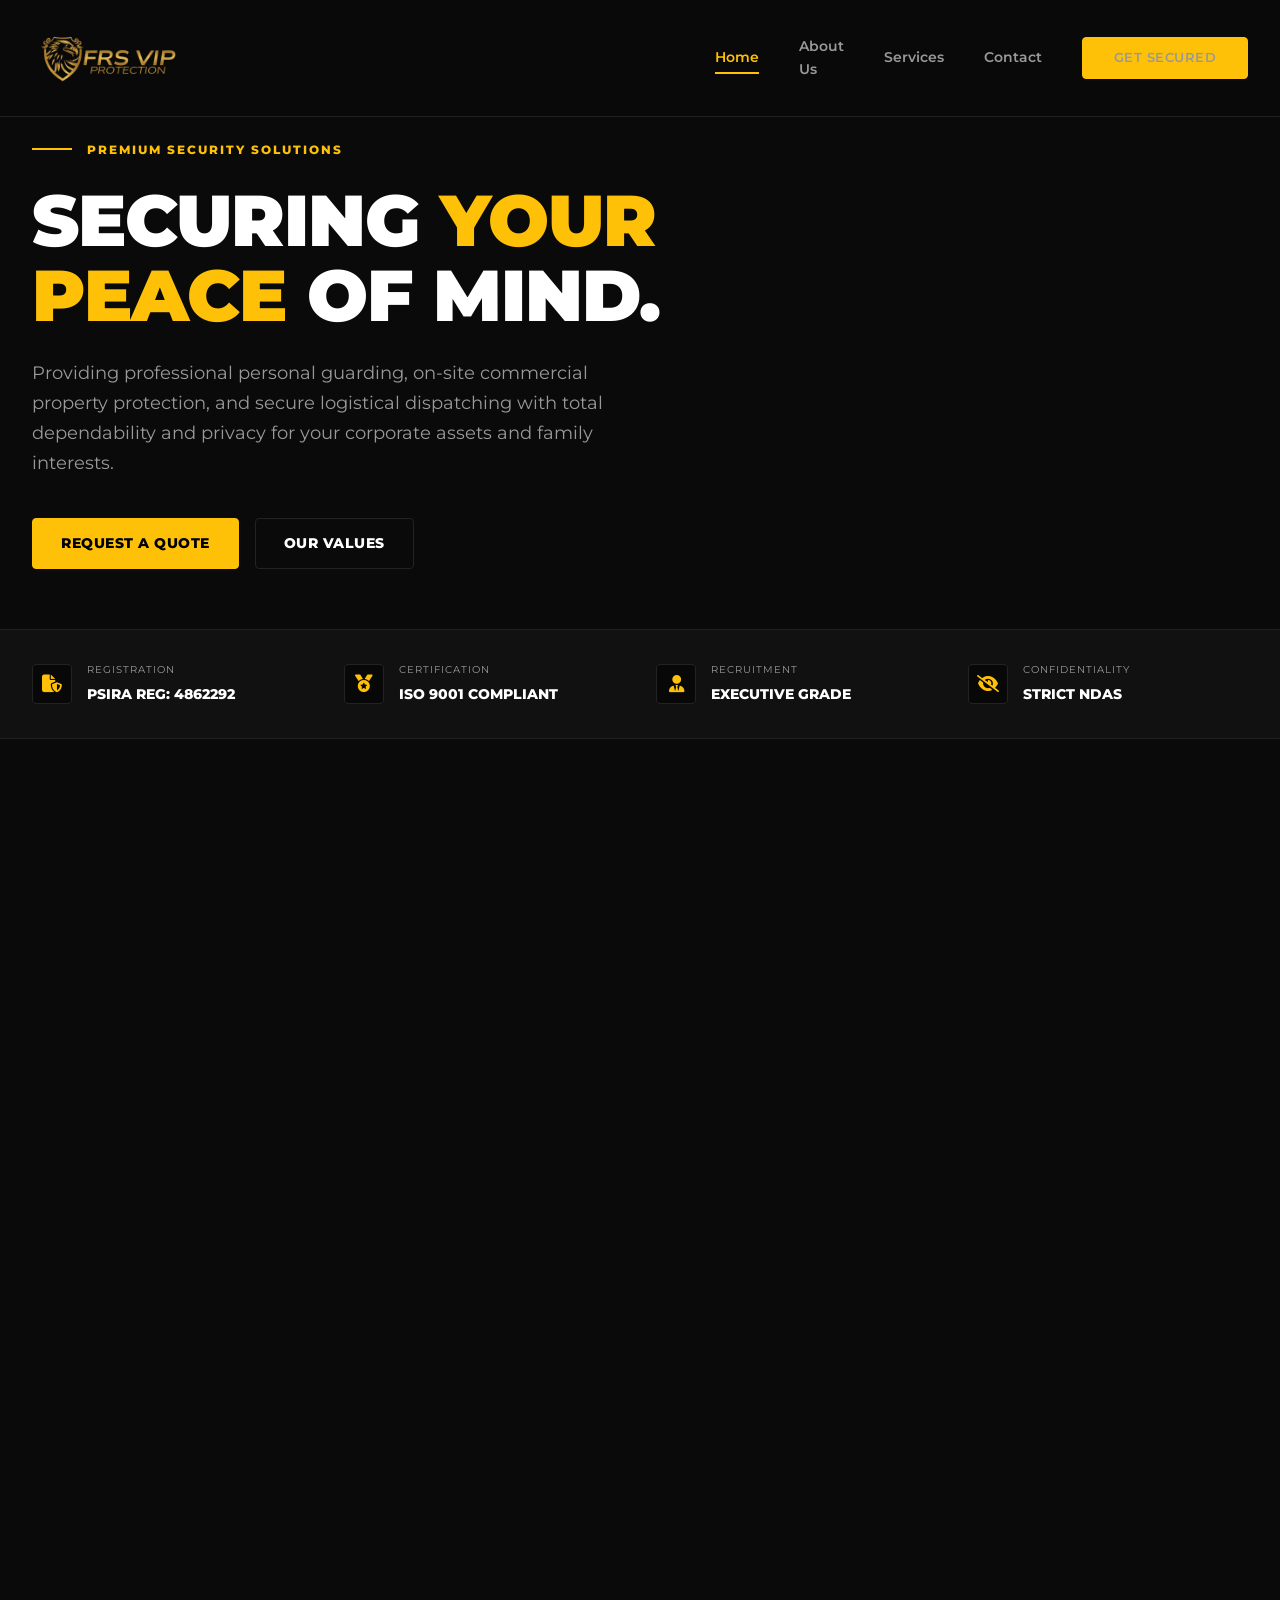
==== commit 3afa7c6a: "Add files via upload" ====
--- a/index.html
+++ b/index.html
@@ -2,7 +2,7 @@
 <html lang="en">
 <head>
     <meta charset="UTF-8">
-    <meta name="viewport" content="width=device-width, initial-scale=1.0">
+    <meta name="viewport" content="width=device-width, initial-scale=1.0, maximum-scale=1.0, user-scalable=yes">
     <title>FRS VIP Protection | Home</title>
     <link href="https://fonts.googleapis.com/css2?family=Montserrat:wght@400;500;600;700;800;900&display=swap" rel="stylesheet">
     <link rel="stylesheet" href="https://cdnjs.cloudflare.com/ajax/libs/font-awesome/6.4.0/css/all.min.css">
@@ -24,7 +24,15 @@
 
         /* Reset & Base Styles */
         * { margin: 0; padding: 0; box-sizing: border-box; font-family: 'Montserrat', sans-serif; }
-        html { scroll-behavior: smooth; overflow-x: hidden; overflow-y: auto; height: auto; -webkit-overflow-scrolling: touch; touch-action: pan-y; }
+        
+        html { 
+            scroll-behavior: smooth; 
+            overflow-x: hidden; 
+            overflow-y: auto; 
+            height: 100%;
+            -webkit-overflow-scrolling: touch;
+            -webkit-text-size-adjust: 100%;
+        }
 
         body {
             background-color: var(--bg-main);
@@ -33,10 +41,15 @@
             overflow-x: hidden;
             overflow-y: auto;
             -webkit-overflow-scrolling: touch;
-            touch-action: pan-y;
             width: 100%;
-            height: auto;
+            height: 100%;
             min-height: 100%;
+            position: relative;
+        }
+
+        /* Fix for iOS scrolling */
+        body, .nav-links, .container {
+            -webkit-overflow-scrolling: touch;
         }
 
         a { text-decoration: none; color: inherit; }
@@ -56,6 +69,7 @@
             border-radius: 4px; border: 1px solid var(--accent);
             cursor: pointer; transition: var(--transition-fast);
             position: relative; z-index: 1; text-align: center;
+            -webkit-tap-highlight-color: transparent;
         }
         .btn:hover { background: var(--accent-hover); border-color: var(--accent-hover); transform: translateY(-2px); box-shadow: 0 5px 15px rgba(255, 193, 7, 0.3); }
         
@@ -90,16 +104,27 @@
         }
         nav { display: flex; justify-content: space-between; align-items: center; }
         .logo { display: flex; align-items: center; gap: 10px; color: var(--accent); }
-        .logo img { display: block; width: 100px; max-width: 100px; height: auto; }
+        .logo img { display: block; width: 150px; max-width: 150px; height: auto; }
         .logo-icon { font-size: 2rem; }
         
-        .nav-links { display: flex; gap: 2.5rem; align-items: center; }
-        .nav-links a { font-size: 0.9rem; font-weight: 600; color: var(--text-muted); transition: var(--transition-fast); position: relative; }
+        .nav-links { 
+            display: flex; 
+            gap: 2.5rem; 
+            align-items: center; 
+        }
+        .nav-links a { 
+            font-size: 0.9rem; 
+            font-weight: 600; 
+            color: var(--text-muted); 
+            transition: var(--transition-fast); 
+            position: relative; 
+            -webkit-tap-highlight-color: transparent;
+        }
         .nav-links a:hover { color: var(--text-light); }
         .nav-links a::after { content: ''; position: absolute; width: 0%; height: 2px; bottom: -5px; left: 0; background-color: var(--accent); transition: var(--transition-fast); }
         .nav-links a:hover::after, .nav-links a.active::after { width: 100%; }
         .nav-links a.active { color: var(--accent); }
-        .menu-toggle { display: none; font-size: 1.5rem; cursor: pointer; }
+        .menu-toggle { display: none; font-size: 1.5rem; cursor: pointer; -webkit-tap-highlight-color: transparent; }
 
         /* Hero Section */
         .hero {
@@ -128,7 +153,7 @@
         .about-grid { display: grid; grid-template-columns: 1fr 1fr; gap: 4rem; align-items: center; }
         .about-text-content { border-left: 2px solid var(--accent); padding-left: 2rem; }
         .about-text-content p { color: var(--text-muted); margin-bottom: 1.5rem; font-size: 0.95rem; }
-        .about-link { color: var(--accent); font-size: 0.8rem; font-weight: 800; text-transform: uppercase; letter-spacing: 1px; display: inline-flex; align-items: center; gap: 10px; transition: var(--transition-fast); }
+        .about-link { color: var(--accent); font-size: 0.8rem; font-weight: 800; text-transform: uppercase; letter-spacing: 1px; display: inline-flex; align-items: center; gap: 10px; transition: var(--transition-fast); -webkit-tap-highlight-color: transparent; }
         .about-link:hover { color: var(--text-light); transform: translateX(5px); }
         
         .about-stats-grid { display: grid; grid-template-columns: 1fr 1fr; gap: 1.5rem; }
@@ -200,7 +225,7 @@
         .footer-col p { color: var(--text-muted); font-size: 0.85rem; margin-bottom: 1.5rem; }
         .footer-col h5 { font-size: 0.9rem; font-weight: 800; text-transform: uppercase; margin-bottom: 1.5rem; }
         .footer-links li { margin-bottom: 0.8rem; }
-        .footer-links a { color: var(--text-muted); font-size: 0.85rem; transition: var(--transition-fast); display: inline-block; }
+        .footer-links a { color: var(--text-muted); font-size: 0.85rem; transition: var(--transition-fast); display: inline-block; -webkit-tap-highlight-color: transparent; }
         .footer-links a:hover { color: var(--accent); transform: translateX(5px); }
         
         .location-item { display: flex; gap: 15px; margin-bottom: 1.5rem; }
@@ -214,9 +239,9 @@
         
         .footer-bottom { border-top: 1px solid var(--border-color); padding-top: 2rem; display: flex; justify-content: space-between; align-items: center; font-size: 0.75rem; color: #555; text-transform: uppercase; letter-spacing: 1px; flex-wrap: wrap; gap: 15px;}
         .mini-btns { display: flex; gap: 10px; }
-        .mini-btn { width: 35px; height: 35px; background: rgba(0,0,0,0.5); border: 1px solid var(--border-color); color: var(--text-muted); display: flex; align-items: center; justify-content: center; border-radius: 4px; cursor: pointer; transition: var(--transition-fast); }
+        .mini-btn { width: 35px; height: 35px; background: rgba(0,0,0,0.5); border: 1px solid var(--border-color); color: var(--text-muted); display: flex; align-items: center; justify-content: center; border-radius: 4px; cursor: pointer; transition: var(--transition-fast); -webkit-tap-highlight-color: transparent; }
         .mini-btn:hover { border-color: var(--accent); color: var(--accent); }
-        .verify-btn { background: transparent; border: 1px solid var(--accent); color: var(--accent); padding: 10px 0; width: 100%; text-align: center; text-transform: uppercase; font-size: 0.75rem; font-weight: 800; letter-spacing: 1px; border-radius: 4px; margin-top: 1rem; cursor: pointer; transition: var(--transition-fast); }
+        .verify-btn { background: transparent; border: 1px solid var(--accent); color: var(--accent); padding: 10px 0; width: 100%; text-align: center; text-transform: uppercase; font-size: 0.75rem; font-weight: 800; letter-spacing: 1px; border-radius: 4px; margin-top: 1rem; cursor: pointer; transition: var(--transition-fast); -webkit-tap-highlight-color: transparent; }
         .verify-btn:hover { background: var(--accent); color: #000; }
 
         /* Scroll Animations */
@@ -244,7 +269,7 @@
             .reasons-list { grid-template-columns: 1fr; gap: 1.5rem; }
             .footer-grid { grid-template-columns: 1fr 1fr; gap: 2.5rem; }
             .hero { min-height: 500px; padding: 120px 0 60px; }
-            .logo img { width: 90px; max-width: 90px; }
+            .logo img { width: 135px; max-width: 135px; }
         }
 
         /* Large Phones / Vertical Tablets */
@@ -255,7 +280,7 @@
             .section-title { font-size: 2.2rem; }
             .cta-container h2 { font-size: 2.2rem; }
             .cta-container { padding: 3rem 1.5rem; }
-            .logo img { width: 80px; max-width: 80px; }
+            .logo img { width: 120px; max-width: 120px; }
             
             /* Grids flatten to 1 column */
             .service-cards-grid { grid-template-columns: 1fr; }
@@ -271,9 +296,9 @@
                 background: #111; flex-direction: column; padding: 0;
                 border-bottom: 1px solid var(--border-color); max-height: 0;
                 overflow: hidden; transition: max-height 0.4s ease-out;
-                touch-action: pan-y; overflow-y: auto; overflow-x: hidden;
+                -webkit-overflow-scrolling: touch;
             }
-            .nav-links.active { max-height: 400px; padding: 2rem; }
+            .nav-links.active { max-height: 400px; padding: 2rem; overflow-y: auto; }
             
             /* Ensure Buttons Stack if necessary */
             .hero-btns { flex-direction: column; width: 100%; max-width: 350px; }
@@ -288,7 +313,7 @@
             .hero h1 { font-size: 2.2rem; }
             .section-title { font-size: 1.8rem; }
             .cta-container h2 { font-size: 1.8rem; }
-            .logo img { width: 64px; max-width: 64px; }
+            .logo img { width: 96px; max-width: 96px; }
             
             /* Trust Grid to 1 Column to prevent squishing */
             .trust-grid { grid-template-columns: 1fr; gap: 1rem; }
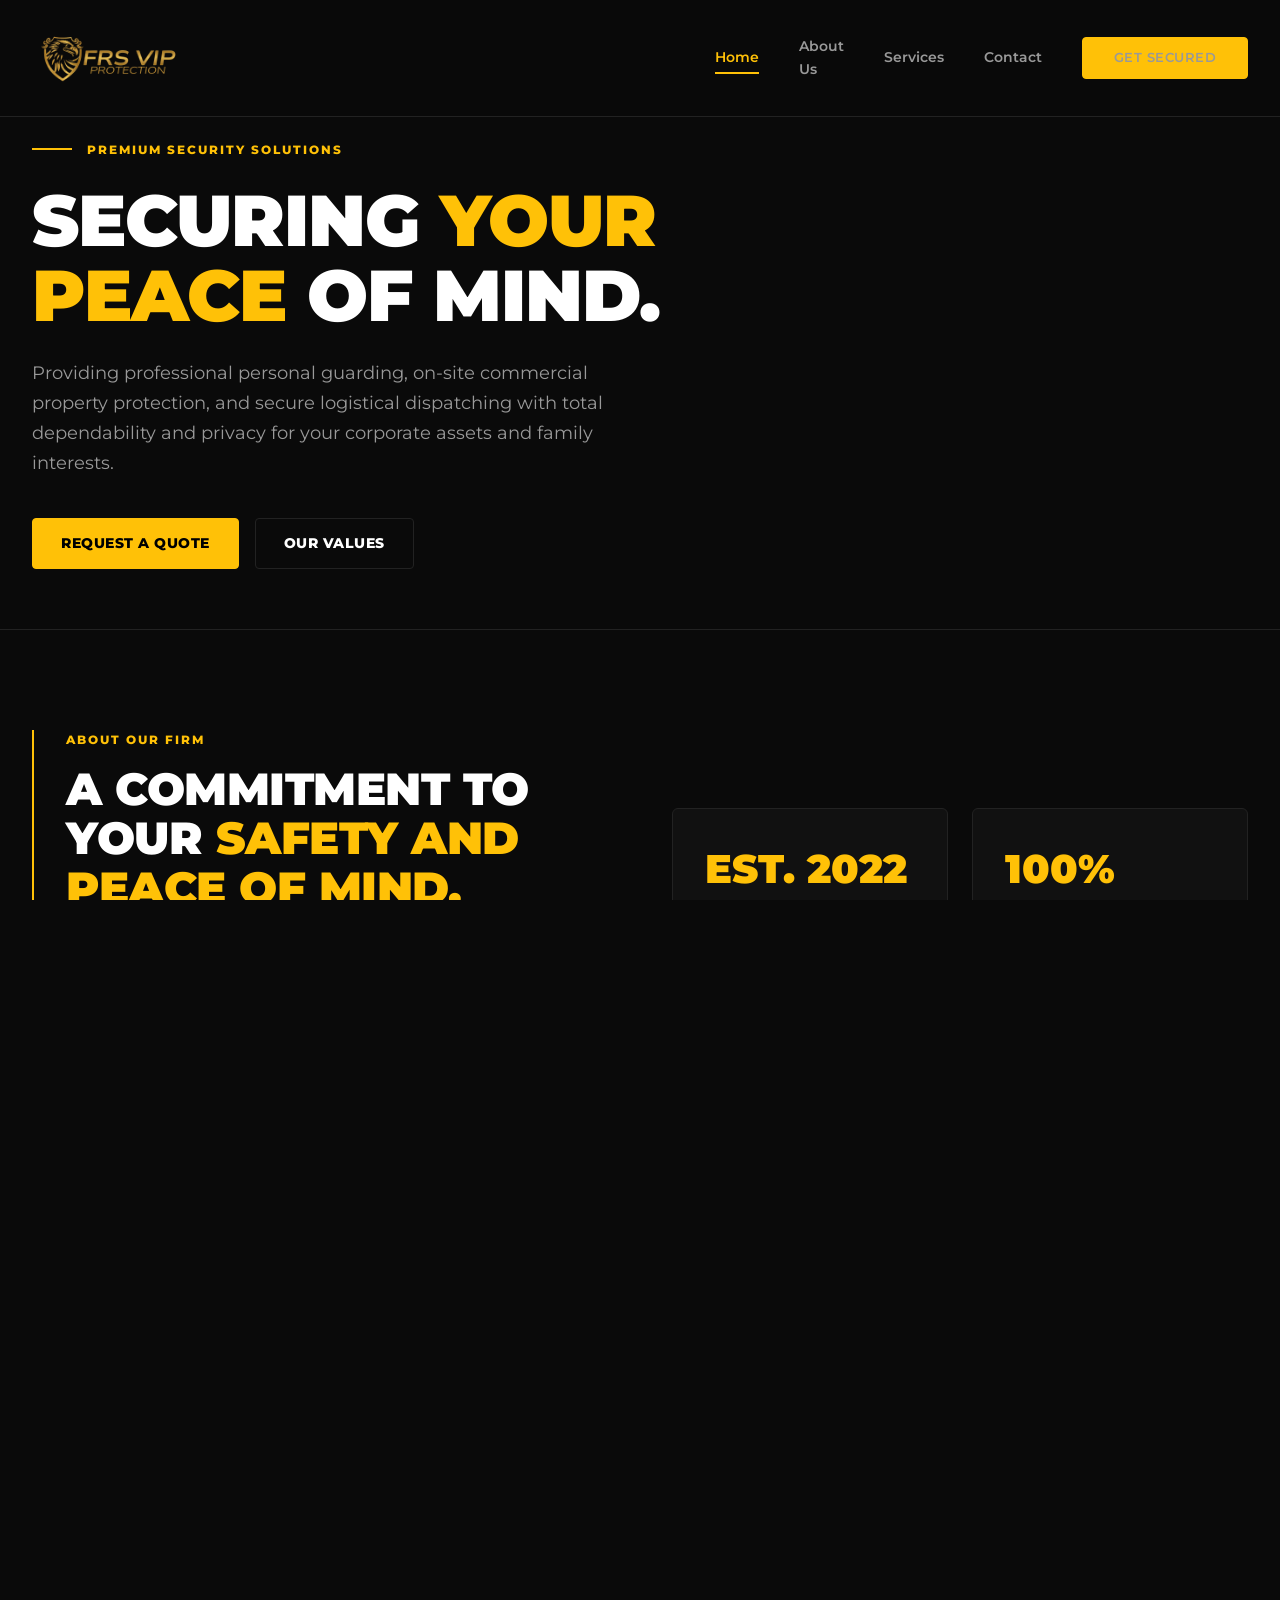
==== commit 181bb844: "Add files via upload" ====
--- a/index.html
+++ b/index.html
@@ -141,7 +141,7 @@
         .hero p { color: var(--text-muted); font-size: 1.1rem; margin-bottom: 2.5rem; max-width: 600px; line-height: 1.7; }
         .hero-btns { display: flex; gap: 1rem; flex-wrap: wrap; }
 
-        /* Trust Bar */
+        /* Trust Bar (styles kept for reference, section removed) */
         .trust-bar { background: var(--bg-surface); border-bottom: 1px solid var(--border-color); padding: 2rem 0; }
         .trust-grid { display: grid; grid-template-columns: repeat(4, 1fr); gap: 2rem; }
         .trust-item { display: flex; align-items: center; gap: 15px; }
@@ -315,7 +315,7 @@
             .cta-container h2 { font-size: 1.8rem; }
             .logo img { width: 96px; max-width: 96px; }
             
-            /* Trust Grid to 1 Column to prevent squishing */
+            /* Trust Grid to 1 Column (styles kept, but unused now) */
             .trust-grid { grid-template-columns: 1fr; gap: 1rem; }
             .trust-item { padding: 0.5rem 0; }
             
@@ -364,26 +364,7 @@
         </div>
     </section>
 
-    <div class="trust-bar scroll-reveal">
-        <div class="container trust-grid">
-            <div class="trust-item">
-                <div class="trust-icon"><i class="fa-solid fa-file-shield"></i></div>
-                <div class="trust-text"><span>Registration</span><strong>PSIRA Reg: 4862292</strong></div>
-            </div>
-            <div class="trust-item">
-                <div class="trust-icon"><i class="fa-solid fa-medal"></i></div>
-                <div class="trust-text"><span>Certification</span><strong>ISO 9001 Compliant</strong></div>
-            </div>
-            <div class="trust-item">
-                <div class="trust-icon"><i class="fa-solid fa-user-tie"></i></div>
-                <div class="trust-text"><span>Recruitment</span><strong>Executive Grade</strong></div>
-            </div>
-            <div class="trust-item">
-                <div class="trust-icon"><i class="fa-solid fa-eye-slash"></i></div>
-                <div class="trust-text"><span>Confidentiality</span><strong>Strict NDAs</strong></div>
-            </div>
-        </div>
-    </div>
+    <!-- The trust bar (registration, certification, recruitment, confidentiality) has been removed as requested -->
 
     <section class="section-padding">
         <div class="container about-grid">
@@ -529,9 +510,9 @@
         <div class="container">
             <div class="footer-grid scroll-reveal">
                 <div class="footer-col">
+                    <!-- REPLACED: logo image instead of shield icon + text -->
                     <div class="footer-logo">
-                        <i class="fa-solid fa-shield-halved logo-icon"></i>
-                        <div>FRS VIP<br><span style="font-size: 0.6rem; letter-spacing: 2px;">PROTECTION</span></div>
+                        <img src="Untitled design.png" alt="FRS VIP Protection logo" style="width: 150px; max-width: 150px; height: auto;">
                     </div>
                     <p>South Africa's leading private intelligence and executive protection firm. Dedicated to absolute autonomy, discretion, and unwavering vigilance. Registered and regulated by PSIRA.</p>
                     <p style="margin-top: 1rem; font-size: 0.75rem; color: #666;">PSIRA Reg: 4862292</p>
@@ -539,17 +520,6 @@
                         <div class="mini-btn"><i class="fa-solid fa-globe"></i></div>
                         <div class="mini-btn"><i class="fa-solid fa-shield-halved"></i></div>
                     </div>
-                </div>
-
-                <div class="footer-col">
-                    <h5>Operations & Protocols</h5>
-                    <ul class="footer-links">
-                        <li><a href="#">Security Protocols</a></li>
-                        <li><a href="#">PSIRA Verification Check</a></li>
-                        <li><a href="#">Vetting & Screening</a></li>
-                        <li><a href="#">Privacy Policy & NDAs</a></li>
-                        <li><a href="#">Terms of Service</a></li>
-                    </ul>
                 </div>
 
                 <div class="footer-col">
@@ -596,6 +566,7 @@
         </div>
     </footer>
 
+
     <script>
         // Mobile Dropdown Control Function
         function toggleMenu() {
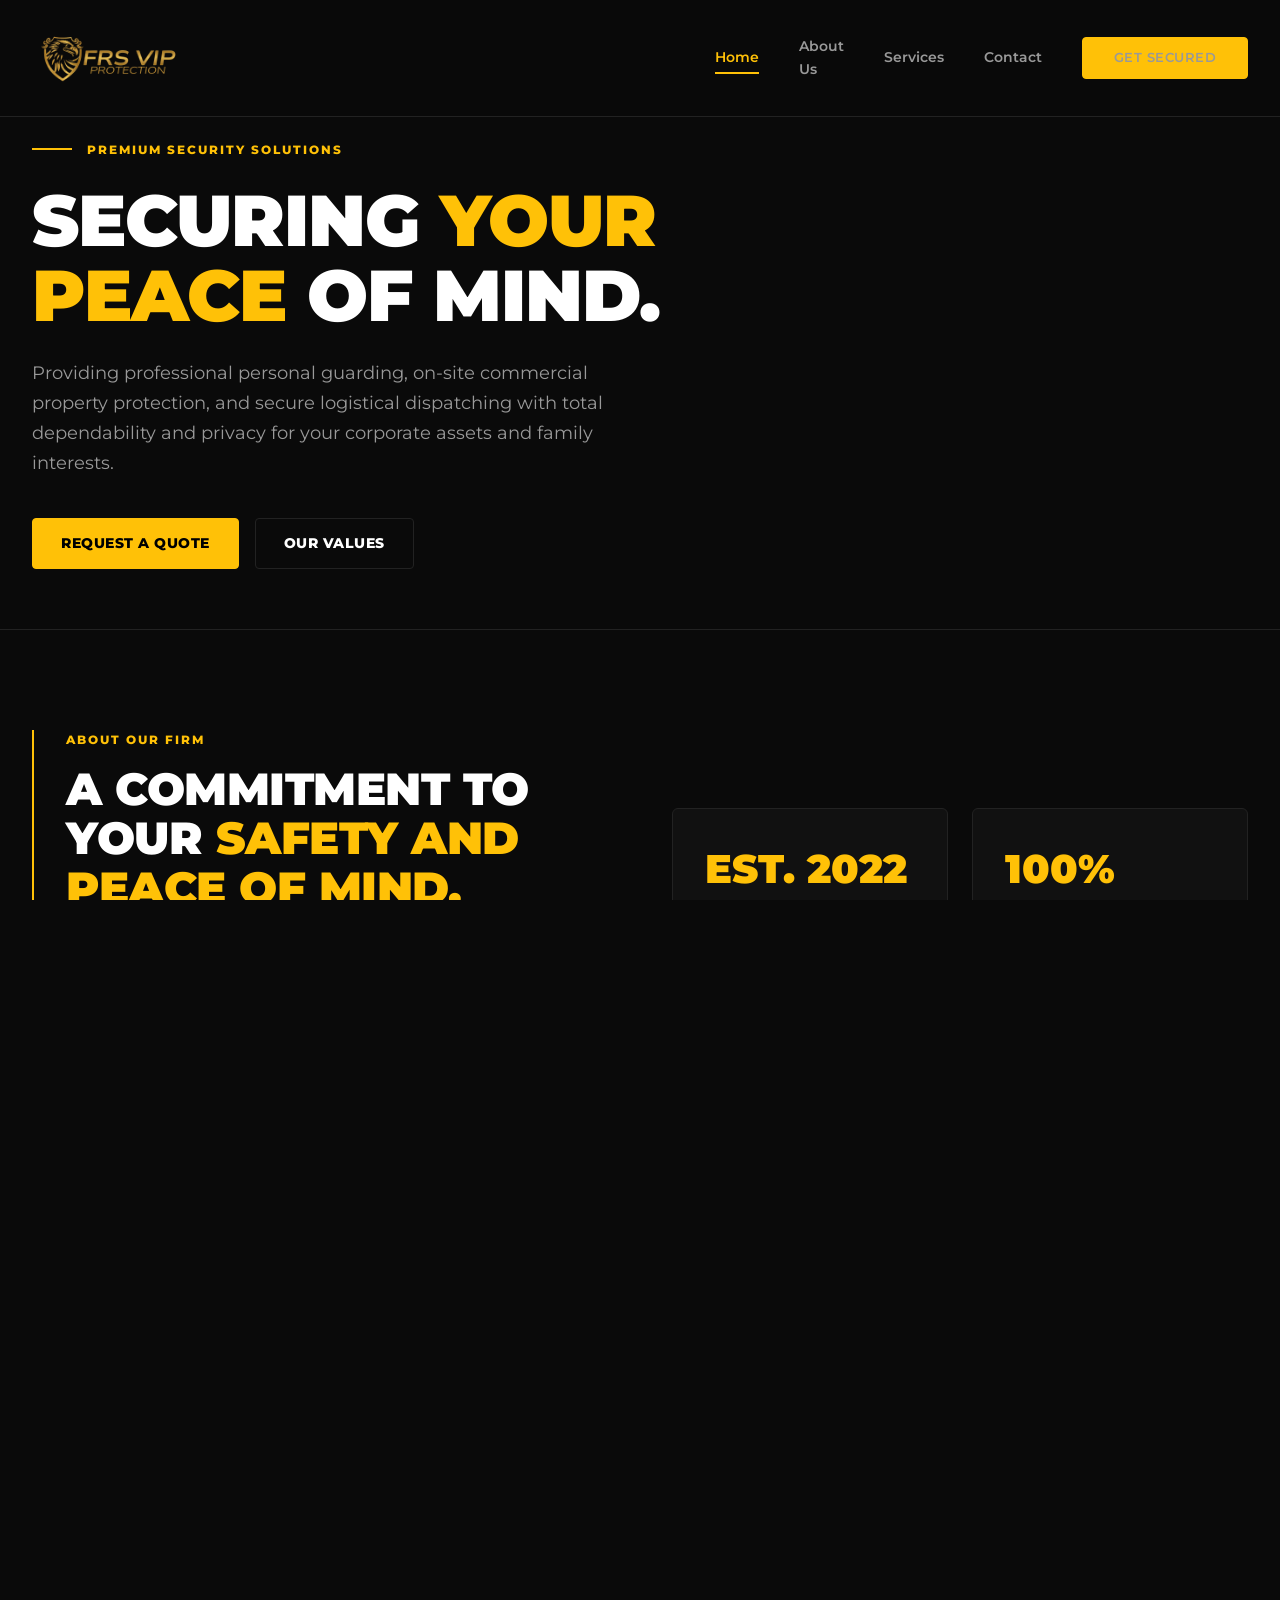
==== commit 979d7083: "Add files via upload" ====
--- a/index.html
+++ b/index.html
@@ -128,18 +128,107 @@
 
         /* Hero Section */
         .hero {
-            margin-top: 80px; min-height: 75vh; min-height: 550px;
-            background: linear-gradient(90deg, rgba(10,10,10,0.95) 0%, rgba(10,10,10,0.8) 50%, rgba(10,10,10,0.4) 100%), 
-                        url('https://images.unsplash.com/photo-1557597774-9d273605dfa9?q=80&w=2000&auto=format&fit=crop') center/cover no-repeat;
-            display: flex; align-items: center;
+            margin-top: 80px;
+            min-height: 75vh;
+            min-height: 550px;
+            /* Your own image + overlay */
+            background: linear-gradient(90deg, rgba(10,10,10,0.95) 0%, rgba(10,10,10,0.8) 50%, rgba(10,10,10,0.4) 100%),
+                        url('images/home_banner.jpeg') center/cover no-repeat;
+            background-position: 70% center;   /* Desktop / tablet crop shift */
+            display: flex;
+            align-items: center;
             border-bottom: 1px solid var(--border-color);
         }
-        .hero-content { max-width: 700px; width: 100%; }
-        .hero-subtitle { color: var(--accent); font-weight: 800; font-size: 0.75rem; text-transform: uppercase; letter-spacing: 2px; display: flex; align-items: center; gap: 15px; margin-bottom: 1.5rem; }
-        .hero-subtitle::before { content: ''; width: 40px; height: 2px; background: var(--accent); }
-        .hero h1 { font-size: 4.5rem; font-weight: 900; text-transform: uppercase; margin-bottom: 1.5rem; line-height: 1.05; letter-spacing: -1px; }
-        .hero p { color: var(--text-muted); font-size: 1.1rem; margin-bottom: 2.5rem; max-width: 600px; line-height: 1.7; }
-        .hero-btns { display: flex; gap: 1rem; flex-wrap: wrap; }
+
+        .hero-content {
+            max-width: 700px;
+            width: 100%;
+        }
+
+        .hero-subtitle {
+            color: var(--accent);
+            font-weight: 800;
+            font-size: 0.75rem;
+            text-transform: uppercase;
+            letter-spacing: 2px;
+            display: flex;
+            align-items: center;
+            gap: 15px;
+            margin-bottom: 1.5rem;
+        }
+
+        .hero-subtitle::before {
+            content: '';
+            width: 40px;
+            height: 2px;
+            background: var(--accent);
+        }
+
+        .hero h1 {
+            font-size: 4.5rem;
+            font-weight: 900;
+            text-transform: uppercase;
+            margin-bottom: 1.5rem;
+            line-height: 1.05;
+            letter-spacing: -1px;
+        }
+
+        .hero p {
+            color: var(--text-muted);
+            font-size: 1.1rem;
+            margin-bottom: 2.5rem;
+            max-width: 600px;
+            line-height: 1.7;
+        }
+
+        .hero-btns {
+            display: flex;
+            gap: 1rem;
+            flex-wrap: wrap;
+        }
+
+
+        /* ---------- Responsive Adjustments ---------- */
+
+        /* Tablets / large phones */
+        @media (max-width: 1024px) {
+            .hero {
+                min-height: 500px;
+                padding: 120px 0 60px;
+            }
+        }
+
+        @media (max-width: 768px) {
+            .hero {
+                height: auto;
+                min-height: 70vh;
+            }
+            .hero h1 {
+                font-size: 2.8rem;
+                margin-bottom: 1rem;
+            }
+            .hero-btns {
+                flex-direction: column;
+                width: 100%;
+                max-width: 350px;
+            }
+            .hero-btns .btn {
+                width: 100%;
+            }
+        }
+
+        /* Small phones – stronger crop shift */
+        @media (max-width: 480px) {
+            .hero {
+                background-position: 78% center;
+            }
+            .hero h1 {
+                font-size: 2.2rem;
+            }
+            .hero-subtitle {
+                font-size: 0.65rem;
+            }
+        }
 
         /* Trust Bar (styles kept for reference, section removed) */
         .trust-bar { background: var(--bg-surface); border-bottom: 1px solid var(--border-color); padding: 2rem 0; }
@@ -161,7 +250,7 @@
         .stat-card:hover { border-color: rgba(255,193,7,0.3); transform: translateY(-5px); }
         .stat-card h3 { font-size: 2.5rem; font-weight: 900; color: var(--accent); margin-bottom: 0.5rem; line-height: 1; }
         .stat-card p { font-size: 0.75rem; color: var(--text-muted); text-transform: uppercase; letter-spacing: 1px; }
-        .stat-card-wide { grid-column: span 2; background: linear-gradient(to right, rgba(10,10,10,0.9), rgba(10,10,10,0.4)), url('https://images.unsplash.com/photo-1560250097-0b93528c311a?q=80&w=1000&auto=format&fit=crop') center/cover; padding: 2.5rem 2rem; display: flex; flex-direction: column; justify-content: center; border: 1px solid var(--border-color); border-radius: 6px; }
+        .stat-card-wide { grid-column: span 2; background: linear-gradient(to right, rgba(10,10,10,0.9), rgba(10,10,10,0.4)), url('images/our_securityservices.jpeg') center/cover; padding: 2.5rem 2rem; display: flex; flex-direction: column; justify-content: center; border: 1px solid var(--border-color); border-radius: 6px; }
         .stat-card-wide span { color: var(--accent); font-size: 0.65rem; font-weight: 800; text-transform: uppercase; letter-spacing: 1.5px; background: rgba(255,193,7,0.1); padding: 4px 10px; border-radius: 3px; align-self: flex-start; margin-bottom: 1rem; }
         .stat-card-wide h4 { font-size: 1.4rem; font-weight: 900; text-transform: uppercase; margin-bottom: 0.5rem; }
         .stat-card-wide p { font-size: 0.85rem; color: var(--text-muted); }
@@ -207,7 +296,7 @@
         /* Corner Bracket CTA */
         .cta-container {
             border: 1px solid var(--border-color); padding: 5rem 2rem; text-align: center;
-            position: relative; background: linear-gradient(rgba(10,10,10,0.9), rgba(10,10,10,0.95)), url('https://images.unsplash.com/photo-1582139329536-e7284fece509?q=80&w=1000&auto=format&fit=crop') center/cover;
+            position: relative; background: linear-gradient(rgba(10,10,10,0.8), rgba(10,10,10,0.8)), url('images/experience_absolute_safety.jpeg') center/cover;
             border-radius: 4px; transition: var(--transition); width: 100%;
         }
         .cta-container:hover { border-color: rgba(255,193,7,0.2); }
@@ -241,7 +330,7 @@
         .mini-btns { display: flex; gap: 10px; }
         .mini-btn { width: 35px; height: 35px; background: rgba(0,0,0,0.5); border: 1px solid var(--border-color); color: var(--text-muted); display: flex; align-items: center; justify-content: center; border-radius: 4px; cursor: pointer; transition: var(--transition-fast); -webkit-tap-highlight-color: transparent; }
         .mini-btn:hover { border-color: var(--accent); color: var(--accent); }
-        .verify-btn { background: transparent; border: 1px solid var(--accent); color: var(--accent); padding: 10px 0; width: 100%; text-align: center; text-transform: uppercase; font-size: 0.75rem; font-weight: 800; letter-spacing: 1px; border-radius: 4px; margin-top: 1rem; cursor: pointer; transition: var(--transition-fast); -webkit-tap-highlight-color: transparent; }
+        .verify-btn { background: transparent; display: block; border: 1px solid var(--accent); color: var(--accent); padding: 10px 0; width: 100%; text-align: center; text-transform: uppercase; font-size: 0.75rem; font-weight: 800; letter-spacing: 1px; border-radius: 4px; margin-top: 1rem; cursor: pointer; transition: var(--transition-fast); -webkit-tap-highlight-color: transparent; }
         .verify-btn:hover { background: var(--accent); color: #000; }
 
         /* Scroll Animations */
@@ -531,13 +620,6 @@
                             <span>86 Suleman Road, Parlock, Newlands West, Durban</span>
                         </div>
                     </div>
-                    <div class="location-item">
-                        <i class="fa-solid fa-location-dot"></i>
-                        <div class="loc-text">
-                            <strong>Johannesburg Office</strong>
-                            <span>Sovereign commercial coverage</span>
-                        </div>
-                    </div>
                 </div>
 
                 <div class="footer-col">
@@ -554,7 +636,7 @@
                         <p style="font-size: 0.65rem; color: #666; margin: 10px 0; text-transform: uppercase; letter-spacing: 1px;">Operations Center Available 24/7/365</p>
                         <div style="font-size:0.8rem; color:var(--text-muted); display:flex; gap:10px; align-items:center; margin-bottom:5px;"><i class="fa-regular fa-envelope"></i> firstandsecure@gmail.com</div>
                         <div style="font-size:0.8rem; color:var(--text-muted); display:flex; gap:10px; align-items:center;"><i class="fa-solid fa-map-pin"></i> South Africa</div>
-                        <button class="verify-btn">Verify Compliance</button>
+                        <a href="contact.html" class="verify-btn">Verify Compliance</a>
                     </div>
                 </div>
             </div>
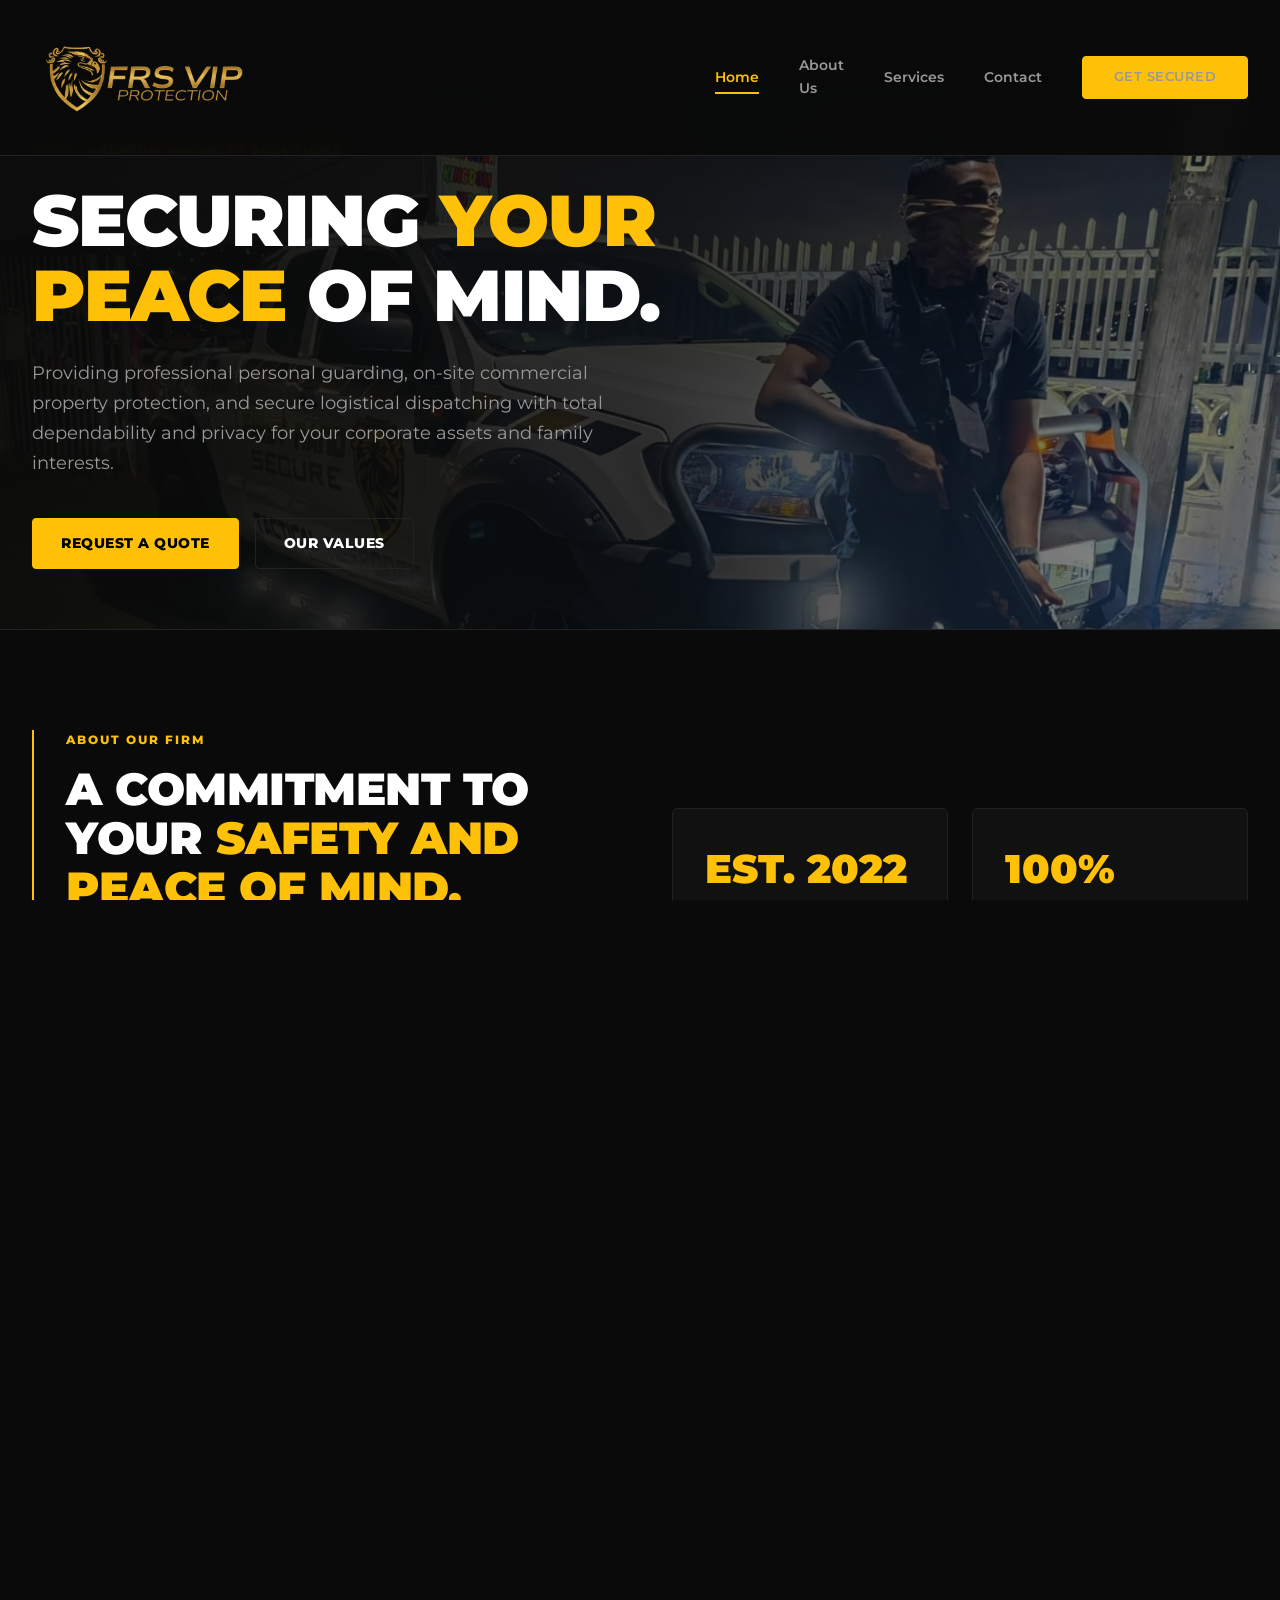
==== commit 024e129e: "Add files via upload" ====
--- a/index.html
+++ b/index.html
@@ -104,7 +104,7 @@
         }
         nav { display: flex; justify-content: space-between; align-items: center; }
         .logo { display: flex; align-items: center; gap: 10px; color: var(--accent); }
-        .logo img { display: block; width: 150px; max-width: 150px; height: auto; }
+        .logo img { display: block; width: 220px; max-width: 220px; height: auto; }
         .logo-icon { font-size: 2rem; }
         
         .nav-links { 
@@ -358,7 +358,7 @@
             .reasons-list { grid-template-columns: 1fr; gap: 1.5rem; }
             .footer-grid { grid-template-columns: 1fr 1fr; gap: 2.5rem; }
             .hero { min-height: 500px; padding: 120px 0 60px; }
-            .logo img { width: 135px; max-width: 135px; }
+            .logo img { width: 190px; max-width: 190px; }
         }
 
         /* Large Phones / Vertical Tablets */
@@ -369,7 +369,7 @@
             .section-title { font-size: 2.2rem; }
             .cta-container h2 { font-size: 2.2rem; }
             .cta-container { padding: 3rem 1.5rem; }
-            .logo img { width: 120px; max-width: 120px; }
+            .logo img { width: 160px; max-width: 160px; }
             
             /* Grids flatten to 1 column */
             .service-cards-grid { grid-template-columns: 1fr; }
@@ -402,7 +402,7 @@
             .hero h1 { font-size: 2.2rem; }
             .section-title { font-size: 1.8rem; }
             .cta-container h2 { font-size: 1.8rem; }
-            .logo img { width: 96px; max-width: 96px; }
+            .logo img { width: 130px; max-width: 130px; }
             
             /* Trust Grid to 1 Column (styles kept, but unused now) */
             .trust-grid { grid-template-columns: 1fr; gap: 1rem; }
@@ -414,6 +414,28 @@
             
             .hero-subtitle { font-size: 0.65rem; }
             .about-text-content { border-left: none; padding-left: 0; }
+        }
+
+        /* PSIRA Badge Styles */
+        .psira-badge {
+            display: flex;
+            align-items: center;
+            gap: 8px;
+            margin-top: 1rem;
+            font-size: 0.75rem;
+            color: #666;
+        }
+        .psira-logo {
+            width: auto;
+            height: 75px;
+            max-height: 75px;
+            object-fit: contain;
+            display: block;
+        }
+        .psira-badge span {
+            text-transform: uppercase;
+            letter-spacing: 0.5px;
+            white-space: nowrap;
         }
     </style>
 </head>
@@ -599,12 +621,20 @@
         <div class="container">
             <div class="footer-grid scroll-reveal">
                 <div class="footer-col">
-                    <!-- REPLACED: logo image instead of shield icon + text -->
+                    <!-- Footer logo -->
                     <div class="footer-logo">
-                        <img src="Untitled design.png" alt="FRS VIP Protection logo" style="width: 150px; max-width: 150px; height: auto;">
+                        <img src="Untitled design.png" alt="FRS VIP Protection logo" style="width: 220px; max-width: 220px; height: auto;">
                     </div>
                     <p>South Africa's leading private intelligence and executive protection firm. Dedicated to absolute autonomy, discretion, and unwavering vigilance. Registered and regulated by PSIRA.</p>
-                    <p style="margin-top: 1rem; font-size: 0.75rem; color: #666;">PSIRA Reg: 4862292</p>
+                    <!-- PSIRA Badge with logo -->
+                    <div class="psira-badge">
+                        <img src="images/PSIRA.png" alt="PSIRA" class="psira-logo">
+                        <span>PSIRA Reg: 4862292</span>
+                    </div>
+                    <!-- South African Flag added below PSIRA Reg -->
+                    <div style="margin-top: 10px;">
+                        <img src="images/flag.jpg" alt="South African Flag" style="max-height: 50px; width: auto;">
+                    </div>
                     <div class="mini-btns" style="margin-top: 1.5rem;">
                         <div class="mini-btn"><i class="fa-solid fa-globe"></i></div>
                         <div class="mini-btn"><i class="fa-solid fa-shield-halved"></i></div>
@@ -618,6 +648,14 @@
                         <div class="loc-text">
                             <strong>Durban HQ</strong>
                             <span>86 Suleman Road, Parlock, Newlands West, Durban</span>
+                        </div>
+                    </div>
+                    <!-- New Tongaat location added here -->
+                    <div class="location-item">
+                        <i class="fa-solid fa-location-dot"></i>
+                        <div class="loc-text">
+                            <strong>Tongaat</strong>
+                            <span>2 planters drive, Fairbreeze, Tongaat</span>
                         </div>
                     </div>
                 </div>
